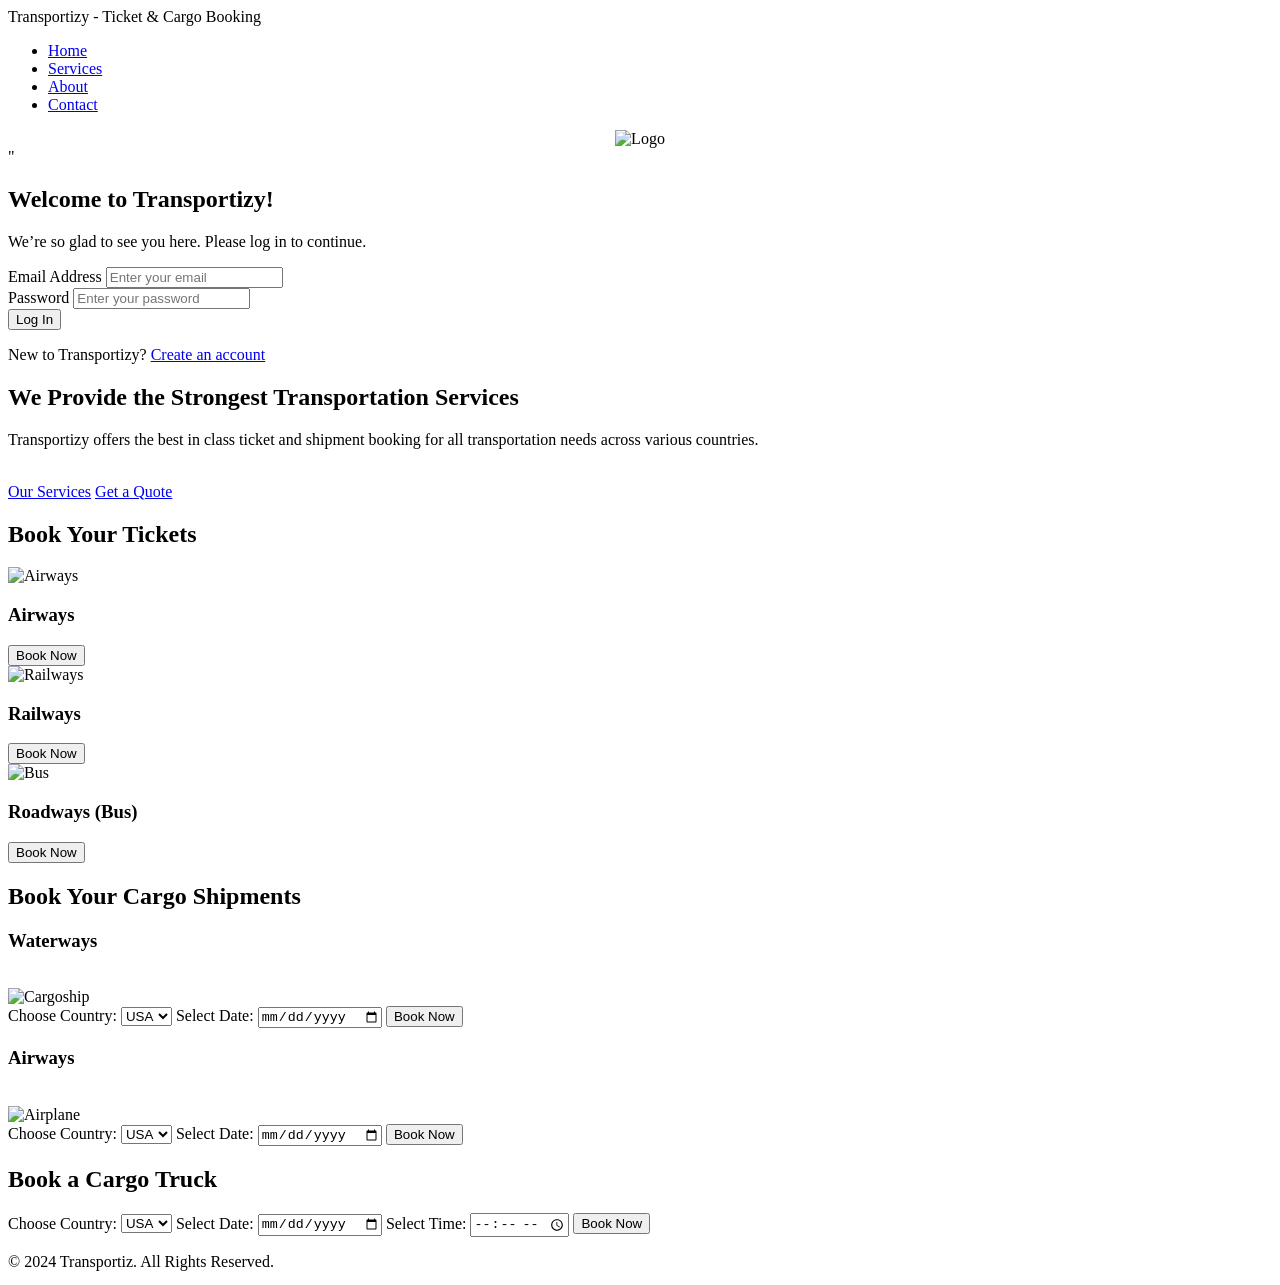
==== index.html @ d2cfaf5f "Add files via upload" ====
<!DOCTYPE html>
<html lang="en">
<head>
  <meta charset="UTF-8">
  <meta name="viewport" content="width=device-width, initial-scale=1.0">
  <title>Transportizy - Ticket & Cargo Booking</title>
  <link rel="stylesheet" href="styles.css">
</head>
<body>

  <!-- Header -->
  <header class="main-header">
    <nav>
      <div class="logo">Transportizy - Ticket & Cargo Booking</div>
      <ul class="nav-links">
        <li><a href="#">Home</a></li>
        <li><a href="#">Services</a></li>
        <li><a href="#">About</a></li>
        <li><a href="#">Contact</a></li>
      </ul>
    </nav>
  </header>

  <logo class="Logo">
    <div style="text-align: center;">
      <img src="Logo.jpeg.jpeg" alt="Logo">
    </div>"
  </logo>

  <title>Login - Transportizy</title>
    <link rel="stylesheet" href="styles.css">
</head>
<body>
    <div class="login-container">
        <h2>Welcome to Transportizy!</h2>
        <p>We’re so glad to see you here. Please log in to continue.</p>
        <form action="/login" method="POST">
            <div class="input-group">
                <label for="email">Email Address</label>
                <input type="email" id="email" name="email" placeholder="Enter your email" required>
            </div>
            <div class="input-group">
                <label for="password">Password</label>
                <input type="password" id="password" name="password" placeholder="Enter your password" required>
            </div>
            <button type="submit" class="login-btn">Log In</button>
            <p class="signup-text">New to Transportizy? <a href="/signup">Create an account</a></p>
        </form>
    </div>
</body>
</html>

  <!-- Hero Section -->
  <section class="hero-section">
    <div class="hero-content">
      <h1>We Provide the Strongest Transportation Services</h1>
      <p>Transportizy offers the best in class ticket and shipment booking for all transportation needs across various countries.</p>
      <div class="hero-buttons">
        <br>
        <a href="#" class="btn-primary">Our Services</a>
        <a href="#" class="btn-secondary">Get a Quote</a>
      </div>
    </div>
  </section>

  <!-- Section 1: Ticket Booking -->
  <section class="ticket-booking">
    <div class="container">
      <h2>Book Your Tickets</h2>
      <div class="booking-options">
        <div class="booking-item">
          <img src="Airplane.jpeg" alt="Airways">
          <h3>Airways</h3>
          <button class="btn">Book Now</button>
        </div>
        <div class="booking-item">
          <img src="Railway.jpeg" alt="Railways">
          <h3>Railways</h3>
          <button class="btn">Book Now</button>
        </div>
        <div class="booking-item">
          <img src="Bus.jpeg" alt="Bus">
          <h3>Roadways (Bus)</h3>
          <button class="btn">Book Now</button>
        </div>
      </div>
    </div>
  </section>

  <!-- Section 2: Cargo Shipment Booking -->
  <section class="cargo-shipment">
    <div class="container">
      <h2>Book Your Cargo Shipments</h2>
      <div class="shipment-options">
        <div class="shipment-item">
          <h3>Waterways</h3>
          <br>
          <img src="Cargoship.jpeg" alt="Cargoship">
          <br>
          <label for="shipment-country">Choose Country:</label>
          <select id="shipment-country">
            <option value="usa">USA</option>
            <option value="uk">UK</option>
            <option value="india">India</option>
          </select>
          <label for="shipment-date">Select Date:</label>
          <input type="date" id="shipment-date">
          <button class="btn">Book Now</button>
        </div>
        <div class="shipment-item">
          <h3>Airways</h3>
          <br>
          <img src="Airplane.jpeg" alt="Airplane">
          <br>
          <label for="air-shipment-country">Choose Country:</label>
          <select id="air-shipment-country">
            <option value="usa">USA</option>
            <option value="uk">UK</option>
            <option value="india">India</option>
          </select>
          <label for="air-shipment-date">Select Date:</label>
          <input type="date" id="air-shipment-date">
          <button class="btn">Book Now</button>
        </div>
      </div>
    </div>
  </section>

  <!-- Section 3: Cargo Truck Booking -->
  <section class="cargo-truck-booking">
    <div class="container">
      <h2>Book a Cargo Truck</h2>
      <div class="truck-booking">
        <div class="truck-item">
          <label for="truck-country">Choose Country:</label>
          <select id="truck-country">
            <option value="usa">USA</option>
            <option value="uk">UK</option>
            <option value="india">India</option>
          </select>
          <label for="truck-date">Select Date:</label>
          <input type="date" id="truck-date">
          <label for="truck-time">Select Time:</label>
          <input type="time" id="truck-time">
          <button class="btn">Book Now</button>
        </div>
      </div>
    </div>
  </section>

  <!-- Footer -->
  <footer>
    <div class="container">
      <p>© 2024 Transportiz. All Rights Reserved.</p>
    </div>
  </footer>

</body>
</html>
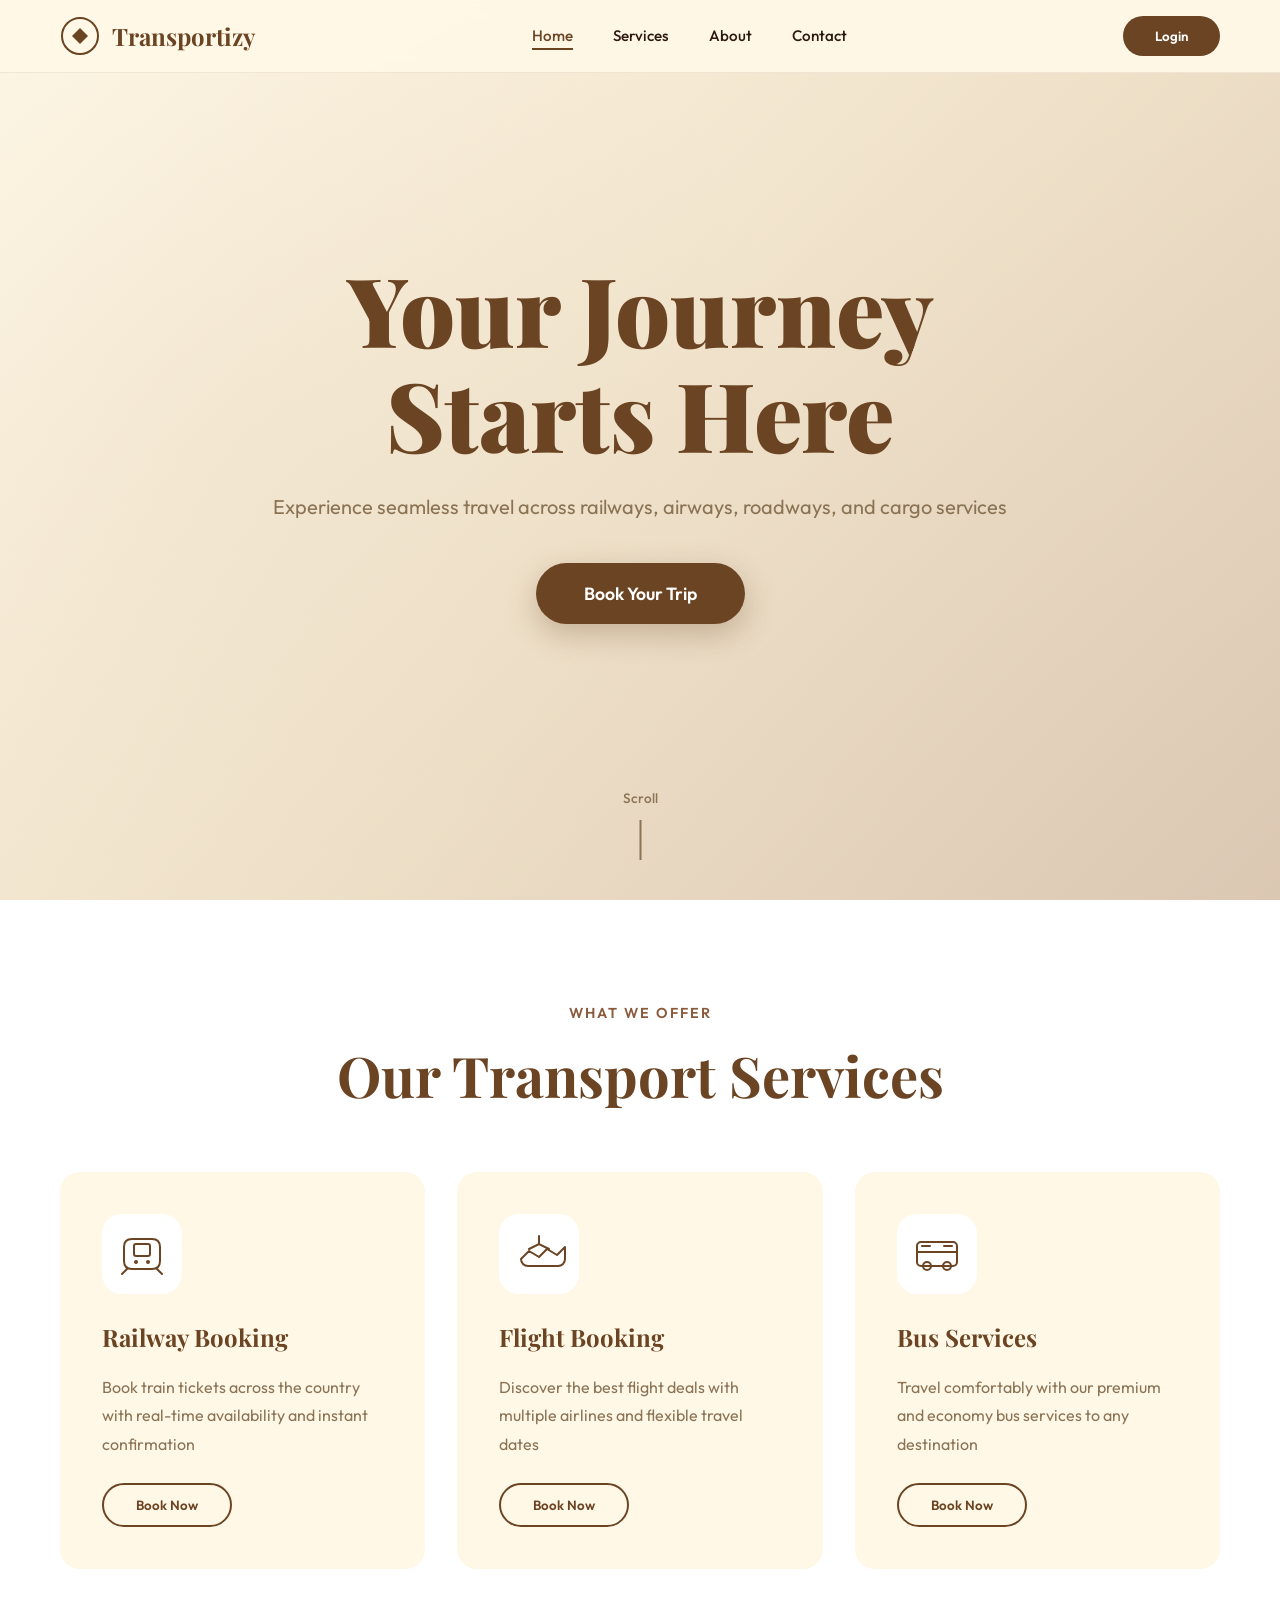
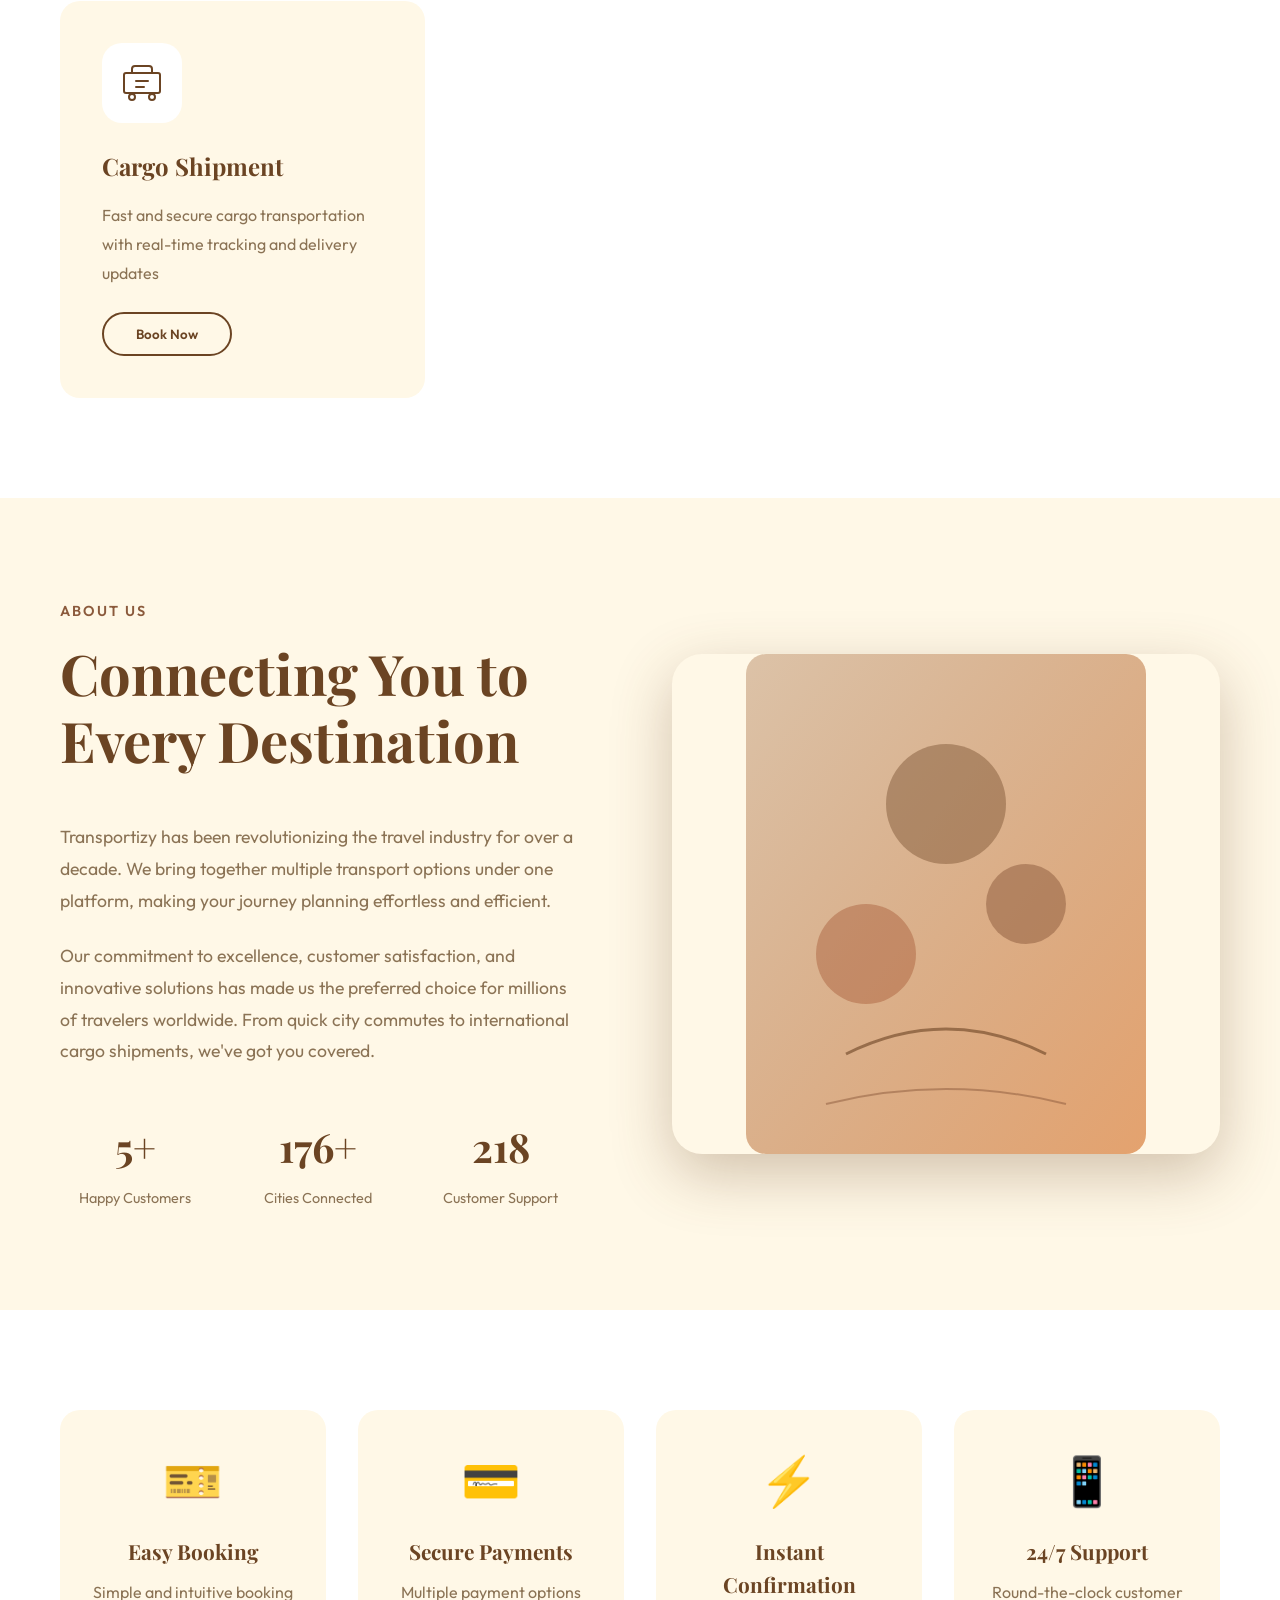
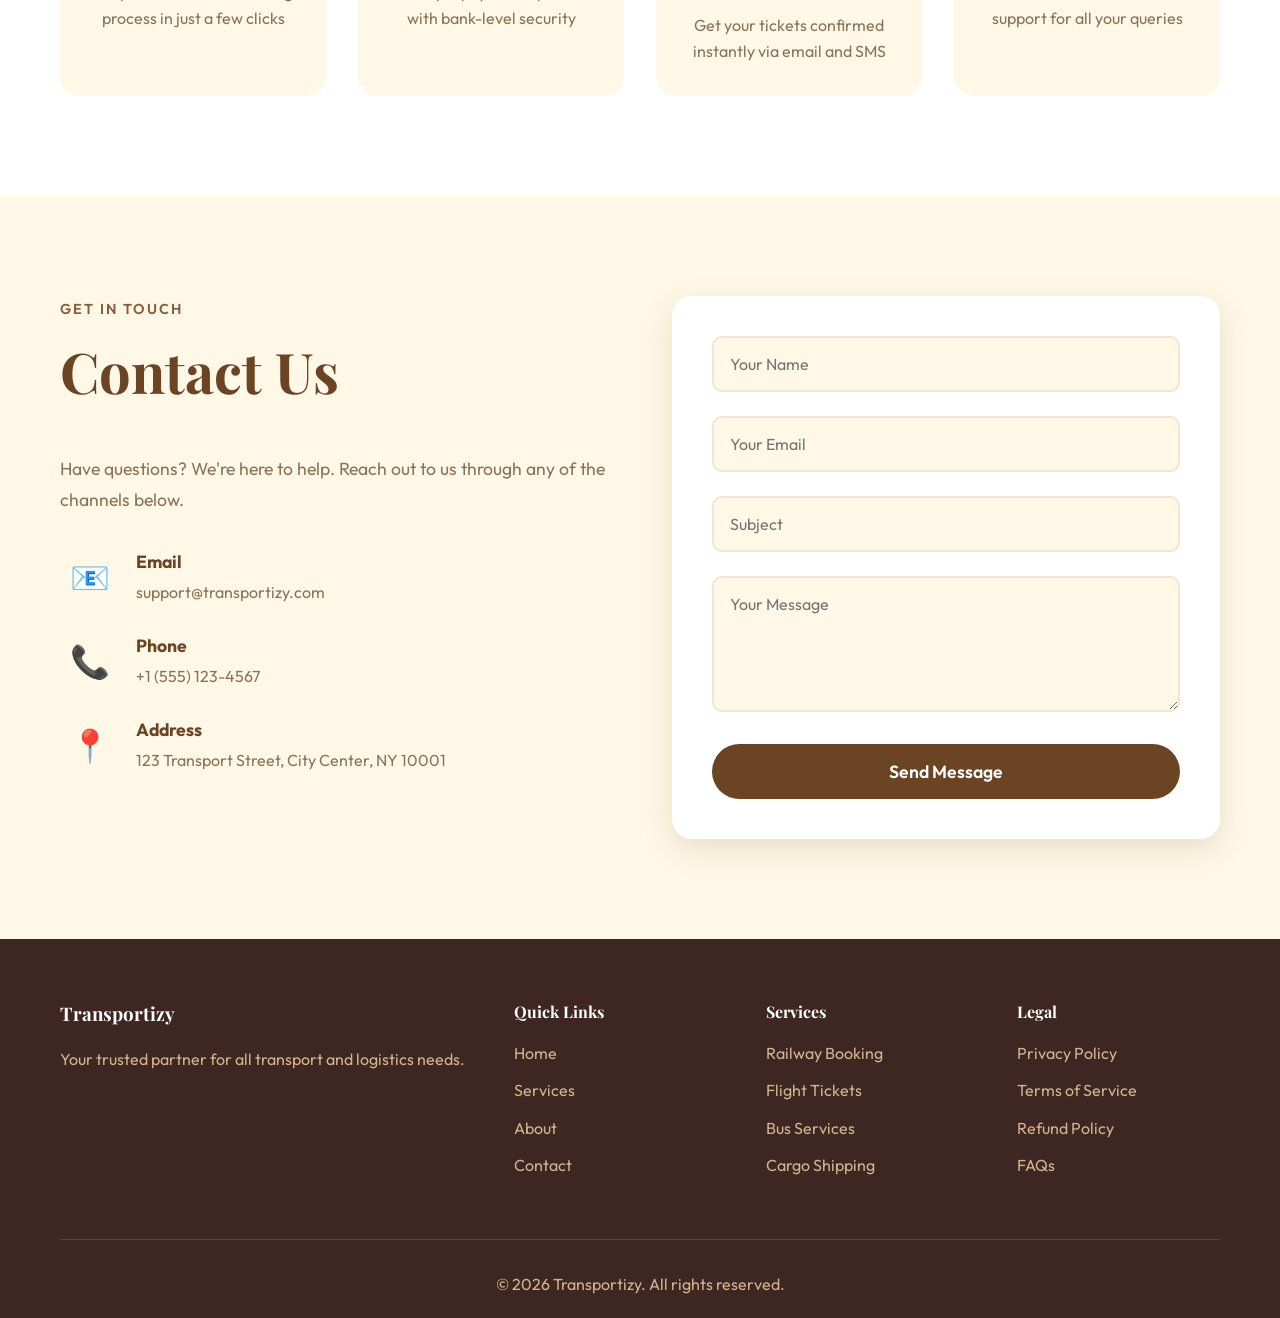
==== commit a078754f: "Add files via upload" ====
--- a/index.html
+++ b/index.html
@@ -1,160 +1,432 @@
-<!DOCTYPE html>
-<html lang="en">
-<head>
-  <meta charset="UTF-8">
-  <meta name="viewport" content="width=device-width, initial-scale=1.0">
-  <title>Transportizy - Ticket & Cargo Booking</title>
-  <link rel="stylesheet" href="styles.css">
-</head>
-<body>
-
-  <!-- Header -->
-  <header class="main-header">
-    <nav>
-      <div class="logo">Transportizy - Ticket & Cargo Booking</div>
-      <ul class="nav-links">
-        <li><a href="#">Home</a></li>
-        <li><a href="#">Services</a></li>
-        <li><a href="#">About</a></li>
-        <li><a href="#">Contact</a></li>
-      </ul>
-    </nav>
-  </header>
-
-  <logo class="Logo">
-    <div style="text-align: center;">
-      <img src="Logo.jpeg.jpeg" alt="Logo">
-    </div>"
-  </logo>
-
-  <title>Login - Transportizy</title>
-    <link rel="stylesheet" href="styles.css">
-</head>
-<body>
-    <div class="login-container">
-        <h2>Welcome to Transportizy!</h2>
-        <p>We’re so glad to see you here. Please log in to continue.</p>
-        <form action="/login" method="POST">
-            <div class="input-group">
-                <label for="email">Email Address</label>
-                <input type="email" id="email" name="email" placeholder="Enter your email" required>
-            </div>
-            <div class="input-group">
-                <label for="password">Password</label>
-                <input type="password" id="password" name="password" placeholder="Enter your password" required>
-            </div>
-            <button type="submit" class="login-btn">Log In</button>
-            <p class="signup-text">New to Transportizy? <a href="/signup">Create an account</a></p>
-        </form>
-    </div>
-</body>
-</html>
-
-  <!-- Hero Section -->
-  <section class="hero-section">
-    <div class="hero-content">
-      <h1>We Provide the Strongest Transportation Services</h1>
-      <p>Transportizy offers the best in class ticket and shipment booking for all transportation needs across various countries.</p>
-      <div class="hero-buttons">
-        <br>
-        <a href="#" class="btn-primary">Our Services</a>
-        <a href="#" class="btn-secondary">Get a Quote</a>
-      </div>
-    </div>
-  </section>
-
-  <!-- Section 1: Ticket Booking -->
-  <section class="ticket-booking">
-    <div class="container">
-      <h2>Book Your Tickets</h2>
-      <div class="booking-options">
-        <div class="booking-item">
-          <img src="Airplane.jpeg" alt="Airways">
-          <h3>Airways</h3>
-          <button class="btn">Book Now</button>
-        </div>
-        <div class="booking-item">
-          <img src="Railway.jpeg" alt="Railways">
-          <h3>Railways</h3>
-          <button class="btn">Book Now</button>
-        </div>
-        <div class="booking-item">
-          <img src="Bus.jpeg" alt="Bus">
-          <h3>Roadways (Bus)</h3>
-          <button class="btn">Book Now</button>
-        </div>
-      </div>
-    </div>
-  </section>
-
-  <!-- Section 2: Cargo Shipment Booking -->
-  <section class="cargo-shipment">
-    <div class="container">
-      <h2>Book Your Cargo Shipments</h2>
-      <div class="shipment-options">
-        <div class="shipment-item">
-          <h3>Waterways</h3>
-          <br>
-          <img src="Cargoship.jpeg" alt="Cargoship">
-          <br>
-          <label for="shipment-country">Choose Country:</label>
-          <select id="shipment-country">
-            <option value="usa">USA</option>
-            <option value="uk">UK</option>
-            <option value="india">India</option>
-          </select>
-          <label for="shipment-date">Select Date:</label>
-          <input type="date" id="shipment-date">
-          <button class="btn">Book Now</button>
-        </div>
-        <div class="shipment-item">
-          <h3>Airways</h3>
-          <br>
-          <img src="Airplane.jpeg" alt="Airplane">
-          <br>
-          <label for="air-shipment-country">Choose Country:</label>
-          <select id="air-shipment-country">
-            <option value="usa">USA</option>
-            <option value="uk">UK</option>
-            <option value="india">India</option>
-          </select>
-          <label for="air-shipment-date">Select Date:</label>
-          <input type="date" id="air-shipment-date">
-          <button class="btn">Book Now</button>
-        </div>
-      </div>
-    </div>
-  </section>
-
-  <!-- Section 3: Cargo Truck Booking -->
-  <section class="cargo-truck-booking">
-    <div class="container">
-      <h2>Book a Cargo Truck</h2>
-      <div class="truck-booking">
-        <div class="truck-item">
-          <label for="truck-country">Choose Country:</label>
-          <select id="truck-country">
-            <option value="usa">USA</option>
-            <option value="uk">UK</option>
-            <option value="india">India</option>
-          </select>
-          <label for="truck-date">Select Date:</label>
-          <input type="date" id="truck-date">
-          <label for="truck-time">Select Time:</label>
-          <input type="time" id="truck-time">
-          <button class="btn">Book Now</button>
-        </div>
-      </div>
-    </div>
-  </section>
-
-  <!-- Footer -->
-  <footer>
-    <div class="container">
-      <p>© 2024 Transportiz. All Rights Reserved.</p>
-    </div>
-  </footer>
-
-</body>
-</html>
- +<!DOCTYPE html>
+<html lang="en">
+<head>
+    <meta charset="UTF-8">
+    <meta name="viewport" content="width=device-width, initial-scale=1.0">
+    <title>Transportizy - Your Journey, Our Passion</title>
+    <link rel="stylesheet" href="styles.css">
+    <link href="https://fonts.googleapis.com/css2?family=Playfair+Display:wght@400;600;700;900&family=Outfit:wght@300;400;500;600&display=swap" rel="stylesheet">
+</head>
+<body>
+    <!-- Navigation -->
+    <nav class="navbar" id="navbar">
+        <div class="nav-container">
+            <div class="logo">
+                <svg width="40" height="40" viewBox="0 0 40 40" fill="none">
+                    <circle cx="20" cy="20" r="18" stroke="currentColor" stroke-width="2"/>
+                    <path d="M12 20 L20 12 L28 20 L20 28 Z" fill="currentColor"/>
+                </svg>
+                <span>Transportizy</span>
+            </div>
+            <ul class="nav-menu" id="navMenu">
+                <li><a href="#home" class="nav-link active">Home</a></li>
+                <li><a href="#services" class="nav-link">Services</a></li>
+                <li><a href="#about" class="nav-link">About</a></li>
+                <li><a href="#contact" class="nav-link">Contact</a></li>
+            </ul>
+            <button class="login-btn" id="loginBtn">Login</button>
+            <div class="hamburger" id="hamburger">
+                <span></span>
+                <span></span>
+                <span></span>
+            </div>
+        </div>
+    </nav>
+
+    <!-- Login Modal -->
+    <div class="modal" id="loginModal">
+        <div class="modal-content">
+            <span class="close">&times;</span>
+            <div class="auth-container">
+                <div class="auth-tabs">
+                    <button class="auth-tab active" data-tab="login">Login</button>
+                    <button class="auth-tab" data-tab="signup">Sign Up</button>
+                </div>
+                
+                <!-- Login Form -->
+                <form class="auth-form active" id="loginForm">
+                    <h2>Welcome Back</h2>
+                    <p class="form-subtitle">Enter your credentials to continue</p>
+                    <div class="form-group">
+                        <input type="email" placeholder="Email Address" required>
+                    </div>
+                    <div class="form-group">
+                        <input type="password" placeholder="Password" required>
+                    </div>
+                    <div class="form-options">
+                        <label class="checkbox-label">
+                            <input type="checkbox">
+                            <span>Remember me</span>
+                        </label>
+                        <a href="#" class="forgot-link">Forgot Password?</a>
+                    </div>
+                    <button type="submit" class="submit-btn">Sign In</button>
+                </form>
+
+                <!-- Signup Form -->
+                <form class="auth-form" id="signupForm">
+                    <h2>Create Account</h2>
+                    <p class="form-subtitle">Join us for seamless travel booking</p>
+                    <div class="form-group">
+                        <input type="text" placeholder="Full Name" required>
+                    </div>
+                    <div class="form-group">
+                        <input type="email" placeholder="Email Address" required>
+                    </div>
+                    <div class="form-group">
+                        <input type="tel" placeholder="Phone Number" required>
+                    </div>
+                    <div class="form-group">
+                        <input type="password" placeholder="Password" required>
+                    </div>
+                    <div class="form-group">
+                        <input type="password" placeholder="Confirm Password" required>
+                    </div>
+                    <button type="submit" class="submit-btn">Create Account</button>
+                </form>
+            </div>
+        </div>
+    </div>
+
+    <!-- Hero Section -->
+    <section class="hero" id="home">
+        <div class="hero-background"></div>
+        <div class="hero-content">
+            <h1 class="hero-title">
+                <span class="reveal-text">Your Journey</span>
+                <span class="reveal-text delay-1">Starts Here</span>
+            </h1>
+            <p class="hero-subtitle reveal-text delay-2">Experience seamless travel across railways, airways, roadways, and cargo services</p>
+            <button class="cta-button reveal-text delay-3">Book Your Trip</button>
+        </div>
+        <div class="scroll-indicator">
+            <span>Scroll</span>
+            <div class="scroll-line"></div>
+        </div>
+    </section>
+
+    <!-- Services Section -->
+    <section class="services" id="services">
+        <div class="container">
+            <div class="section-header">
+                <span class="section-label">What We Offer</span>
+                <h2 class="section-title">Our Transport Services</h2>
+            </div>
+
+            <div class="services-grid">
+                <!-- Railway -->
+                <div class="service-card" data-service="railway">
+                    <div class="service-icon">
+                        <svg width="60" height="60" viewBox="0 0 60 60" fill="none">
+                            <path d="M15 45L10 50M45 45L50 50M20 15h20c5 0 8 3 8 8v14c0 5-3 8-8 8H20c-5 0-8-3-8-8V23c0-5 3-8 8-8z" stroke="currentColor" stroke-width="2" stroke-linecap="round"/>
+                            <circle cx="24" cy="38" r="2" fill="currentColor"/>
+                            <circle cx="36" cy="38" r="2" fill="currentColor"/>
+                            <rect x="22" y="20" width="16" height="12" rx="2" stroke="currentColor" stroke-width="2"/>
+                        </svg>
+                    </div>
+                    <h3 class="service-title">Railway Booking</h3>
+                    <p class="service-description">Book train tickets across the country with real-time availability and instant confirmation</p>
+                    <button class="service-btn" onclick="openBookingForm('railway')">Book Now</button>
+                </div>
+
+                <!-- Airways -->
+                <div class="service-card" data-service="airways">
+                    <div class="service-icon">
+                        <svg width="60" height="60" viewBox="0 0 60 60" fill="none">
+                            <path d="M30 12v8M12 35l8-8 10 6 8-8 10 6 8-8v12c0 4-3 7-7 7H19c-4 0-7-3-7-7V35z" stroke="currentColor" stroke-width="2" stroke-linecap="round" stroke-linejoin="round"/>
+                            <path d="M20 25L30 20L40 25" stroke="currentColor" stroke-width="2" stroke-linecap="round"/>
+                        </svg>
+                    </div>
+                    <h3 class="service-title">Flight Booking</h3>
+                    <p class="service-description">Discover the best flight deals with multiple airlines and flexible travel dates</p>
+                    <button class="service-btn" onclick="openBookingForm('airways')">Book Now</button>
+                </div>
+
+                <!-- Roadways -->
+                <div class="service-card" data-service="roadways">
+                    <div class="service-icon">
+                        <svg width="60" height="60" viewBox="0 0 60 60" fill="none">
+                            <rect x="10" y="18" width="40" height="24" rx="4" stroke="currentColor" stroke-width="2"/>
+                            <path d="M10 28h40M15 22h8M37 22h8" stroke="currentColor" stroke-width="2" stroke-linecap="round"/>
+                            <circle cx="20" cy="42" r="4" stroke="currentColor" stroke-width="2"/>
+                            <circle cx="40" cy="42" r="4" stroke="currentColor" stroke-width="2"/>
+                        </svg>
+                    </div>
+                    <h3 class="service-title">Bus Services</h3>
+                    <p class="service-description">Travel comfortably with our premium and economy bus services to any destination</p>
+                    <button class="service-btn" onclick="openBookingForm('roadways')">Book Now</button>
+                </div>
+
+                <!-- Cargo -->
+                <div class="service-card" data-service="cargo">
+                    <div class="service-icon">
+                        <svg width="60" height="60" viewBox="0 0 60 60" fill="none">
+                            <rect x="12" y="20" width="36" height="20" rx="2" stroke="currentColor" stroke-width="2"/>
+                            <path d="M20 20v-4c0-2 1-3 3-3h14c2 0 3 1 3 3v4M24 28h12M24 34h8" stroke="currentColor" stroke-width="2" stroke-linecap="round"/>
+                            <circle cx="20" cy="44" r="3" stroke="currentColor" stroke-width="2"/>
+                            <circle cx="40" cy="44" r="3" stroke="currentColor" stroke-width="2"/>
+                        </svg>
+                    </div>
+                    <h3 class="service-title">Cargo Shipment</h3>
+                    <p class="service-description">Fast and secure cargo transportation with real-time tracking and delivery updates</p>
+                    <button class="service-btn" onclick="openBookingForm('cargo')">Book Now</button>
+                </div>
+            </div>
+        </div>
+    </section>
+
+    <!-- Booking Form Modal -->
+    <div class="modal" id="bookingModal">
+        <div class="modal-content booking-modal-content">
+            <span class="close" onclick="closeBookingForm()">&times;</span>
+            <div class="booking-container">
+                <h2 id="bookingTitle">Book Your Transport</h2>
+                <form class="booking-form" id="bookingForm">
+                    <div class="form-row">
+                        <div class="form-group">
+                            <label>From</label>
+                            <input type="text" placeholder="Enter origin" required>
+                        </div>
+                        <div class="form-group">
+                            <label>To</label>
+                            <input type="text" placeholder="Enter destination" required>
+                        </div>
+                    </div>
+
+                    <div class="form-row">
+                        <div class="form-group">
+                            <label>Departure Date</label>
+                            <input type="date" required>
+                        </div>
+                        <div class="form-group">
+                            <label>Return Date (Optional)</label>
+                            <input type="date">
+                        </div>
+                    </div>
+
+                    <div class="form-row" id="passengerRow">
+                        <div class="form-group">
+                            <label>Passengers</label>
+                            <select required>
+                                <option value="">Select passengers</option>
+                                <option value="1">1 Passenger</option>
+                                <option value="2">2 Passengers</option>
+                                <option value="3">3 Passengers</option>
+                                <option value="4">4 Passengers</option>
+                                <option value="5">5+ Passengers</option>
+                            </select>
+                        </div>
+                        <div class="form-group">
+                            <label>Class</label>
+                            <select id="classSelect" required>
+                                <option value="">Select class</option>
+                                <option value="economy">Economy</option>
+                                <option value="business">Business</option>
+                                <option value="first">First Class</option>
+                            </select>
+                        </div>
+                    </div>
+
+                    <div class="form-row" id="cargoRow" style="display: none;">
+                        <div class="form-group">
+                            <label>Package Weight (kg)</label>
+                            <input type="number" placeholder="Enter weight">
+                        </div>
+                        <div class="form-group">
+                            <label>Package Type</label>
+                            <select>
+                                <option value="">Select type</option>
+                                <option value="document">Document</option>
+                                <option value="parcel">Parcel</option>
+                                <option value="freight">Freight</option>
+                            </select>
+                        </div>
+                    </div>
+
+                    <button type="submit" class="submit-btn">Search & Book</button>
+                </form>
+            </div>
+        </div>
+    </div>
+
+    <!-- About Section -->
+    <section class="about" id="about">
+        <div class="container">
+            <div class="about-grid">
+                <div class="about-content">
+                    <span class="section-label">About Us</span>
+                    <h2 class="section-title">Connecting You to Every Destination</h2>
+                    <p class="about-text">
+                        Transportizy has been revolutionizing the travel industry for over a decade. We bring together 
+                        multiple transport options under one platform, making your journey planning effortless and efficient.
+                    </p>
+                    <p class="about-text">
+                        Our commitment to excellence, customer satisfaction, and innovative solutions has made us the 
+                        preferred choice for millions of travelers worldwide. From quick city commutes to international 
+                        cargo shipments, we've got you covered.
+                    </p>
+                    <div class="stats-grid">
+                        <div class="stat-item">
+                            <h3 class="stat-number">5M+</h3>
+                            <p class="stat-label">Happy Customers</p>
+                        </div>
+                        <div class="stat-item">
+                            <h3 class="stat-number">200+</h3>
+                            <p class="stat-label">Cities Connected</p>
+                        </div>
+                        <div class="stat-item">
+                            <h3 class="stat-number">24/7</h3>
+                            <p class="stat-label">Customer Support</p>
+                        </div>
+                    </div>
+                </div>
+                <div class="about-image">
+                    <div class="image-placeholder">
+                        <svg width="100%" height="100%" viewBox="0 0 400 500">
+                            <defs>
+                                <linearGradient id="grad1" x1="0%" y1="0%" x2="100%" y2="100%">
+                                    <stop offset="0%" style="stop-color:#8B4513;stop-opacity:0.3" />
+                                    <stop offset="100%" style="stop-color:#D2691E;stop-opacity:0.6" />
+                                </linearGradient>
+                            </defs>
+                            <rect width="100%" height="100%" fill="url(#grad1)" rx="20"/>
+                            <circle cx="200" cy="150" r="60" fill="#6B4423" opacity="0.4"/>
+                            <circle cx="280" cy="250" r="40" fill="#8B5A3C" opacity="0.5"/>
+                            <circle cx="120" cy="300" r="50" fill="#A0522D" opacity="0.4"/>
+                            <path d="M100 400 Q200 350 300 400" stroke="#6B4423" stroke-width="3" fill="none" opacity="0.6"/>
+                            <path d="M80 450 Q200 420 320 450" stroke="#8B5A3C" stroke-width="2" fill="none" opacity="0.5"/>
+                        </svg>
+                    </div>
+                </div>
+            </div>
+        </div>
+    </section>
+
+    <!-- Features Section -->
+    <section class="features">
+        <div class="container">
+            <div class="features-grid">
+                <div class="feature-item">
+                    <div class="feature-icon">🎫</div>
+                    <h3>Easy Booking</h3>
+                    <p>Simple and intuitive booking process in just a few clicks</p>
+                </div>
+                <div class="feature-item">
+                    <div class="feature-icon">💳</div>
+                    <h3>Secure Payments</h3>
+                    <p>Multiple payment options with bank-level security</p>
+                </div>
+                <div class="feature-item">
+                    <div class="feature-icon">⚡</div>
+                    <h3>Instant Confirmation</h3>
+                    <p>Get your tickets confirmed instantly via email and SMS</p>
+                </div>
+                <div class="feature-item">
+                    <div class="feature-icon">📱</div>
+                    <h3>24/7 Support</h3>
+                    <p>Round-the-clock customer support for all your queries</p>
+                </div>
+            </div>
+        </div>
+    </section>
+
+    <!-- Contact Section -->
+    <section class="contact" id="contact">
+        <div class="container">
+            <div class="contact-grid">
+                <div class="contact-info">
+                    <span class="section-label">Get In Touch</span>
+                    <h2 class="section-title">Contact Us</h2>
+                    <p class="contact-text">
+                        Have questions? We're here to help. Reach out to us through any of the channels below.
+                    </p>
+                    
+                    <div class="contact-items">
+                        <div class="contact-item">
+                            <div class="contact-icon">📧</div>
+                            <div>
+                                <h4>Email</h4>
+                                <p>support@transportizy.com</p>
+                            </div>
+                        </div>
+                        <div class="contact-item">
+                            <div class="contact-icon">📞</div>
+                            <div>
+                                <h4>Phone</h4>
+                                <p>+1 (555) 123-4567</p>
+                            </div>
+                        </div>
+                        <div class="contact-item">
+                            <div class="contact-icon">📍</div>
+                            <div>
+                                <h4>Address</h4>
+                                <p>123 Transport Street, City Center, NY 10001</p>
+                            </div>
+                        </div>
+                    </div>
+                </div>
+
+                <form class="contact-form">
+                    <div class="form-group">
+                        <input type="text" placeholder="Your Name" required>
+                    </div>
+                    <div class="form-group">
+                        <input type="email" placeholder="Your Email" required>
+                    </div>
+                    <div class="form-group">
+                        <input type="text" placeholder="Subject" required>
+                    </div>
+                    <div class="form-group">
+                        <textarea placeholder="Your Message" rows="5" required></textarea>
+                    </div>
+                    <button type="submit" class="submit-btn">Send Message</button>
+                </form>
+            </div>
+        </div>
+    </section>
+
+    <!-- Footer -->
+    <footer class="footer">
+        <div class="container">
+            <div class="footer-grid">
+                <div class="footer-col">
+                    <h3>Transportizy</h3>
+                    <p>Your trusted partner for all transport and logistics needs.</p>
+                </div>
+                <div class="footer-col">
+                    <h4>Quick Links</h4>
+                    <ul>
+                        <li><a href="#home">Home</a></li>
+                        <li><a href="#services">Services</a></li>
+                        <li><a href="#about">About</a></li>
+                        <li><a href="#contact">Contact</a></li>
+                    </ul>
+                </div>
+                <div class="footer-col">
+                    <h4>Services</h4>
+                    <ul>
+                        <li><a href="#">Railway Booking</a></li>
+                        <li><a href="#">Flight Tickets</a></li>
+                        <li><a href="#">Bus Services</a></li>
+                        <li><a href="#">Cargo Shipping</a></li>
+                    </ul>
+                </div>
+                <div class="footer-col">
+                    <h4>Legal</h4>
+                    <ul>
+                        <li><a href="#">Privacy Policy</a></li>
+                        <li><a href="#">Terms of Service</a></li>
+                        <li><a href="#">Refund Policy</a></li>
+                        <li><a href="#">FAQs</a></li>
+                    </ul>
+                </div>
+            </div>
+            <div class="footer-bottom">
+                <p>&copy; 2026 Transportizy. All rights reserved.</p>
+            </div>
+        </div>
+    </footer>
+
+    <script src="script.js"></script>
+</body>
+</html>
--- a/styles.css
+++ b/styles.css
@@ -0,0 +1,927 @@
+/* CSS Variables */
+:root {
+    --primary-brown: #6B4423;
+    --secondary-brown: #8B5A3C;
+    --light-brown: #D2B48C;
+    --dark-brown: #3E2723;
+    --accent-gold: #D4AF37;
+    --cream: #FFF8E7;
+    --white: #FFFFFF;
+    --text-dark: #2C1810;
+    --text-light: #8B7355;
+    --shadow: rgba(107, 68, 35, 0.15);
+    --shadow-heavy: rgba(107, 68, 35, 0.3);
+}
+
+/* Reset and Base Styles */
+* {
+    margin: 0;
+    padding: 0;
+    box-sizing: border-box;
+}
+
+html {
+    scroll-behavior: smooth;
+}
+
+body {
+    font-family: 'Outfit', sans-serif;
+    color: var(--text-dark);
+    background-color: var(--cream);
+    line-height: 1.6;
+    overflow-x: hidden;
+}
+
+.container {
+    max-width: 1200px;
+    margin: 0 auto;
+    padding: 0 20px;
+}
+
+/* Navigation */
+.navbar {
+    position: fixed;
+    top: 0;
+    left: 0;
+    right: 0;
+    background: rgba(255, 248, 231, 0.95);
+    backdrop-filter: blur(10px);
+    z-index: 1000;
+    padding: 1rem 0;
+    transition: all 0.3s ease;
+    border-bottom: 1px solid rgba(107, 68, 35, 0.1);
+}
+
+.navbar.scrolled {
+    padding: 0.5rem 0;
+    box-shadow: 0 4px 20px var(--shadow);
+}
+
+.nav-container {
+    max-width: 1200px;
+    margin: 0 auto;
+    padding: 0 20px;
+    display: flex;
+    justify-content: space-between;
+    align-items: center;
+}
+
+.logo {
+    display: flex;
+    align-items: center;
+    gap: 12px;
+    font-family: 'Playfair Display', serif;
+    font-size: 1.5rem;
+    font-weight: 700;
+    color: var(--primary-brown);
+    cursor: pointer;
+}
+
+.logo svg {
+    color: var(--primary-brown);
+}
+
+.nav-menu {
+    display: flex;
+    list-style: none;
+    gap: 2.5rem;
+}
+
+.nav-link {
+    text-decoration: none;
+    color: var(--text-dark);
+    font-weight: 500;
+    font-size: 0.95rem;
+    position: relative;
+    transition: color 0.3s ease;
+}
+
+.nav-link::after {
+    content: '';
+    position: absolute;
+    bottom: -5px;
+    left: 0;
+    width: 0;
+    height: 2px;
+    background: var(--primary-brown);
+    transition: width 0.3s ease;
+}
+
+.nav-link:hover,
+.nav-link.active {
+    color: var(--primary-brown);
+}
+
+.nav-link:hover::after,
+.nav-link.active::after {
+    width: 100%;
+}
+
+.login-btn {
+    background: var(--primary-brown);
+    color: var(--white);
+    border: none;
+    padding: 0.75rem 2rem;
+    border-radius: 50px;
+    font-weight: 600;
+    cursor: pointer;
+    transition: all 0.3s ease;
+    font-family: 'Outfit', sans-serif;
+}
+
+.login-btn:hover {
+    background: var(--dark-brown);
+    transform: translateY(-2px);
+    box-shadow: 0 6px 20px var(--shadow-heavy);
+}
+
+.hamburger {
+    display: none;
+    flex-direction: column;
+    gap: 5px;
+    cursor: pointer;
+}
+
+.hamburger span {
+    width: 25px;
+    height: 3px;
+    background: var(--primary-brown);
+    border-radius: 3px;
+    transition: all 0.3s ease;
+}
+
+/* Hero Section */
+.hero {
+    min-height: 100vh;
+    display: flex;
+    align-items: center;
+    justify-content: center;
+    position: relative;
+    overflow: hidden;
+    padding-top: 80px;
+}
+
+.hero-background {
+    position: absolute;
+    inset: 0;
+    background: linear-gradient(135deg, var(--cream) 0%, var(--light-brown) 50%, var(--secondary-brown) 100%);
+    opacity: 0.3;
+}
+
+.hero-background::before {
+    content: '';
+    position: absolute;
+    inset: 0;
+    background-image: 
+        radial-gradient(circle at 20% 50%, rgba(107, 68, 35, 0.1) 0%, transparent 50%),
+        radial-gradient(circle at 80% 80%, rgba(139, 90, 60, 0.1) 0%, transparent 50%);
+}
+
+.hero-content {
+    text-align: center;
+    z-index: 1;
+    max-width: 800px;
+    padding: 0 20px;
+}
+
+.hero-title {
+    font-family: 'Playfair Display', serif;
+    font-size: clamp(3rem, 8vw, 6rem);
+    font-weight: 900;
+    color: var(--primary-brown);
+    line-height: 1.1;
+    margin-bottom: 1.5rem;
+}
+
+.hero-title span {
+    display: block;
+    opacity: 0;
+    animation: revealText 0.8s ease forwards;
+}
+
+.delay-1 {
+    animation-delay: 0.3s;
+}
+
+.delay-2 {
+    animation-delay: 0.6s;
+}
+
+.delay-3 {
+    animation-delay: 0.9s;
+}
+
+@keyframes revealText {
+    from {
+        opacity: 0;
+        transform: translateY(30px);
+    }
+    to {
+        opacity: 1;
+        transform: translateY(0);
+    }
+}
+
+.hero-subtitle {
+    font-size: 1.25rem;
+    color: var(--text-light);
+    margin-bottom: 2.5rem;
+    font-weight: 400;
+}
+
+.cta-button {
+    background: var(--primary-brown);
+    color: var(--white);
+    border: none;
+    padding: 1.2rem 3rem;
+    font-size: 1.1rem;
+    font-weight: 600;
+    border-radius: 50px;
+    cursor: pointer;
+    transition: all 0.3s ease;
+    font-family: 'Outfit', sans-serif;
+    box-shadow: 0 10px 30px var(--shadow-heavy);
+}
+
+.cta-button:hover {
+    background: var(--dark-brown);
+    transform: translateY(-3px);
+    box-shadow: 0 15px 40px var(--shadow-heavy);
+}
+
+.scroll-indicator {
+    position: absolute;
+    bottom: 40px;
+    left: 50%;
+    transform: translateX(-50%);
+    display: flex;
+    flex-direction: column;
+    align-items: center;
+    gap: 10px;
+    color: var(--text-light);
+    font-size: 0.85rem;
+    font-weight: 500;
+}
+
+.scroll-line {
+    width: 2px;
+    height: 40px;
+    background: var(--text-light);
+    animation: scrollAnimation 2s ease-in-out infinite;
+}
+
+@keyframes scrollAnimation {
+    0%, 100% {
+        transform: translateY(0);
+        opacity: 0;
+    }
+    50% {
+        transform: translateY(20px);
+        opacity: 1;
+    }
+}
+
+/* Section Styles */
+section {
+    padding: 100px 0;
+}
+
+.section-label {
+    display: inline-block;
+    color: var(--secondary-brown);
+    font-weight: 600;
+    font-size: 0.9rem;
+    text-transform: uppercase;
+    letter-spacing: 2px;
+    margin-bottom: 1rem;
+}
+
+.section-title {
+    font-family: 'Playfair Display', serif;
+    font-size: clamp(2.5rem, 5vw, 3.5rem);
+    font-weight: 700;
+    color: var(--primary-brown);
+    margin-bottom: 3rem;
+    line-height: 1.2;
+}
+
+.section-header {
+    text-align: center;
+    margin-bottom: 4rem;
+}
+
+/* Services Section */
+.services {
+    background: var(--white);
+}
+
+.services-grid {
+    display: grid;
+    grid-template-columns: repeat(auto-fit, minmax(280px, 1fr));
+    gap: 2rem;
+}
+
+.service-card {
+    background: var(--cream);
+    padding: 2.5rem;
+    border-radius: 20px;
+    transition: all 0.3s ease;
+    border: 2px solid transparent;
+    position: relative;
+    overflow: hidden;
+}
+
+.service-card::before {
+    content: '';
+    position: absolute;
+    top: 0;
+    left: 0;
+    right: 0;
+    height: 4px;
+    background: linear-gradient(90deg, var(--primary-brown), var(--accent-gold));
+    transform: scaleX(0);
+    transition: transform 0.3s ease;
+}
+
+.service-card:hover {
+    transform: translateY(-10px);
+    box-shadow: 0 20px 40px var(--shadow-heavy);
+    border-color: var(--primary-brown);
+}
+
+.service-card:hover::before {
+    transform: scaleX(1);
+}
+
+.service-icon {
+    width: 80px;
+    height: 80px;
+    background: var(--white);
+    border-radius: 20px;
+    display: flex;
+    align-items: center;
+    justify-content: center;
+    margin-bottom: 1.5rem;
+    color: var(--primary-brown);
+    transition: all 0.3s ease;
+}
+
+.service-card:hover .service-icon {
+    transform: scale(1.1) rotate(5deg);
+}
+
+.service-title {
+    font-family: 'Playfair Display', serif;
+    font-size: 1.5rem;
+    font-weight: 700;
+    color: var(--primary-brown);
+    margin-bottom: 1rem;
+}
+
+.service-description {
+    color: var(--text-light);
+    margin-bottom: 1.5rem;
+    line-height: 1.8;
+}
+
+.service-btn {
+    background: transparent;
+    color: var(--primary-brown);
+    border: 2px solid var(--primary-brown);
+    padding: 0.75rem 2rem;
+    border-radius: 50px;
+    font-weight: 600;
+    cursor: pointer;
+    transition: all 0.3s ease;
+    font-family: 'Outfit', sans-serif;
+}
+
+.service-btn:hover {
+    background: var(--primary-brown);
+    color: var(--white);
+    transform: translateX(5px);
+}
+
+/* About Section */
+.about-grid {
+    display: grid;
+    grid-template-columns: 1fr 1fr;
+    gap: 4rem;
+    align-items: center;
+}
+
+.about-content {
+    padding-right: 2rem;
+}
+
+.about-text {
+    color: var(--text-light);
+    font-size: 1.1rem;
+    line-height: 1.8;
+    margin-bottom: 1.5rem;
+}
+
+.stats-grid {
+    display: grid;
+    grid-template-columns: repeat(3, 1fr);
+    gap: 2rem;
+    margin-top: 3rem;
+}
+
+.stat-item {
+    text-align: center;
+}
+
+.stat-number {
+    font-family: 'Playfair Display', serif;
+    font-size: 2.5rem;
+    font-weight: 700;
+    color: var(--primary-brown);
+    margin-bottom: 0.5rem;
+}
+
+.stat-label {
+    color: var(--text-light);
+    font-size: 0.9rem;
+}
+
+.about-image {
+    position: relative;
+}
+
+.image-placeholder {
+    width: 100%;
+    height: 500px;
+    border-radius: 30px;
+    overflow: hidden;
+    box-shadow: 0 20px 60px var(--shadow-heavy);
+}
+
+/* Features Section */
+.features {
+    background: var(--white);
+}
+
+.features-grid {
+    display: grid;
+    grid-template-columns: repeat(auto-fit, minmax(250px, 1fr));
+    gap: 2rem;
+}
+
+.feature-item {
+    text-align: center;
+    padding: 2rem;
+    background: var(--cream);
+    border-radius: 20px;
+    transition: all 0.3s ease;
+}
+
+.feature-item:hover {
+    transform: translateY(-5px);
+    box-shadow: 0 10px 30px var(--shadow);
+}
+
+.feature-icon {
+    font-size: 3rem;
+    margin-bottom: 1rem;
+}
+
+.feature-item h3 {
+    font-family: 'Playfair Display', serif;
+    font-size: 1.3rem;
+    color: var(--primary-brown);
+    margin-bottom: 0.75rem;
+}
+
+.feature-item p {
+    color: var(--text-light);
+    line-height: 1.6;
+}
+
+/* Contact Section */
+.contact-grid {
+    display: grid;
+    grid-template-columns: 1fr 1fr;
+    gap: 4rem;
+}
+
+.contact-text {
+    color: var(--text-light);
+    font-size: 1.1rem;
+    line-height: 1.8;
+    margin-bottom: 2rem;
+}
+
+.contact-items {
+    display: flex;
+    flex-direction: column;
+    gap: 1.5rem;
+}
+
+.contact-item {
+    display: flex;
+    align-items: flex-start;
+    gap: 1rem;
+}
+
+.contact-icon {
+    font-size: 2rem;
+    min-width: 60px;
+    height: 60px;
+    background: var(--cream);
+    border-radius: 15px;
+    display: flex;
+    align-items: center;
+    justify-content: center;
+}
+
+.contact-item h4 {
+    color: var(--primary-brown);
+    font-size: 1.1rem;
+    margin-bottom: 0.25rem;
+}
+
+.contact-item p {
+    color: var(--text-light);
+}
+
+.contact-form {
+    background: var(--white);
+    padding: 2.5rem;
+    border-radius: 20px;
+    box-shadow: 0 10px 30px var(--shadow);
+}
+
+/* Form Styles */
+.form-group {
+    margin-bottom: 1.5rem;
+}
+
+.form-group label {
+    display: block;
+    color: var(--text-dark);
+    font-weight: 600;
+    margin-bottom: 0.5rem;
+}
+
+.form-group input,
+.form-group select,
+.form-group textarea {
+    width: 100%;
+    padding: 1rem;
+    border: 2px solid rgba(107, 68, 35, 0.1);
+    border-radius: 10px;
+    font-family: 'Outfit', sans-serif;
+    font-size: 1rem;
+    transition: all 0.3s ease;
+    background: var(--cream);
+}
+
+.form-group input:focus,
+.form-group select:focus,
+.form-group textarea:focus {
+    outline: none;
+    border-color: var(--primary-brown);
+    background: var(--white);
+}
+
+.form-group textarea {
+    resize: vertical;
+    min-height: 120px;
+}
+
+.submit-btn {
+    width: 100%;
+    background: var(--primary-brown);
+    color: var(--white);
+    border: none;
+    padding: 1rem 2rem;
+    font-size: 1.1rem;
+    font-weight: 600;
+    border-radius: 50px;
+    cursor: pointer;
+    transition: all 0.3s ease;
+    font-family: 'Outfit', sans-serif;
+}
+
+.submit-btn:hover {
+    background: var(--dark-brown);
+    transform: translateY(-2px);
+    box-shadow: 0 6px 20px var(--shadow-heavy);
+}
+
+/* Footer */
+.footer {
+    background: var(--dark-brown);
+    color: var(--light-brown);
+    padding: 60px 0 20px;
+}
+
+.footer-grid {
+    display: grid;
+    grid-template-columns: 2fr 1fr 1fr 1fr;
+    gap: 3rem;
+    margin-bottom: 3rem;
+}
+
+.footer-col h3,
+.footer-col h4 {
+    color: var(--white);
+    margin-bottom: 1rem;
+    font-family: 'Playfair Display', serif;
+}
+
+.footer-col p {
+    line-height: 1.8;
+    margin-bottom: 1rem;
+}
+
+.footer-col ul {
+    list-style: none;
+}
+
+.footer-col ul li {
+    margin-bottom: 0.75rem;
+}
+
+.footer-col a {
+    color: var(--light-brown);
+    text-decoration: none;
+    transition: color 0.3s ease;
+}
+
+.footer-col a:hover {
+    color: var(--accent-gold);
+}
+
+.footer-bottom {
+    text-align: center;
+    padding-top: 2rem;
+    border-top: 1px solid rgba(210, 180, 140, 0.2);
+}
+
+/* Modal Styles */
+.modal {
+    display: none;
+    position: fixed;
+    inset: 0;
+    background: rgba(46, 24, 16, 0.8);
+    backdrop-filter: blur(5px);
+    z-index: 2000;
+    overflow-y: auto;
+    animation: fadeIn 0.3s ease;
+}
+
+@keyframes fadeIn {
+    from {
+        opacity: 0;
+    }
+    to {
+        opacity: 1;
+    }
+}
+
+.modal.active {
+    display: flex;
+    align-items: center;
+    justify-content: center;
+    padding: 20px;
+}
+
+.modal-content {
+    background: var(--white);
+    border-radius: 30px;
+    max-width: 500px;
+    width: 100%;
+    position: relative;
+    animation: slideUp 0.3s ease;
+    max-height: 90vh;
+    overflow-y: auto;
+}
+
+@keyframes slideUp {
+    from {
+        transform: translateY(50px);
+        opacity: 0;
+    }
+    to {
+        transform: translateY(0);
+        opacity: 1;
+    }
+}
+
+.booking-modal-content {
+    max-width: 700px;
+}
+
+.close {
+    position: absolute;
+    top: 20px;
+    right: 20px;
+    font-size: 2rem;
+    color: var(--text-light);
+    cursor: pointer;
+    transition: color 0.3s ease;
+    z-index: 10;
+}
+
+.close:hover {
+    color: var(--primary-brown);
+}
+
+/* Auth Container */
+.auth-container {
+    padding: 3rem;
+}
+
+.auth-tabs {
+    display: flex;
+    gap: 1rem;
+    margin-bottom: 2rem;
+    border-bottom: 2px solid rgba(107, 68, 35, 0.1);
+}
+
+.auth-tab {
+    background: none;
+    border: none;
+    padding: 1rem 2rem;
+    font-size: 1.1rem;
+    font-weight: 600;
+    color: var(--text-light);
+    cursor: pointer;
+    transition: all 0.3s ease;
+    position: relative;
+    font-family: 'Outfit', sans-serif;
+}
+
+.auth-tab::after {
+    content: '';
+    position: absolute;
+    bottom: -2px;
+    left: 0;
+    right: 0;
+    height: 2px;
+    background: var(--primary-brown);
+    transform: scaleX(0);
+    transition: transform 0.3s ease;
+}
+
+.auth-tab.active {
+    color: var(--primary-brown);
+}
+
+.auth-tab.active::after {
+    transform: scaleX(1);
+}
+
+.auth-form {
+    display: none;
+}
+
+.auth-form.active {
+    display: block;
+}
+
+.auth-form h2 {
+    font-family: 'Playfair Display', serif;
+    font-size: 2rem;
+    color: var(--primary-brown);
+    margin-bottom: 0.5rem;
+}
+
+.form-subtitle {
+    color: var(--text-light);
+    margin-bottom: 2rem;
+}
+
+.form-options {
+    display: flex;
+    justify-content: space-between;
+    align-items: center;
+    margin-bottom: 1.5rem;
+}
+
+.checkbox-label {
+    display: flex;
+    align-items: center;
+    gap: 0.5rem;
+    color: var(--text-dark);
+    cursor: pointer;
+}
+
+.forgot-link {
+    color: var(--secondary-brown);
+    text-decoration: none;
+    font-size: 0.9rem;
+    transition: color 0.3s ease;
+}
+
+.forgot-link:hover {
+    color: var(--primary-brown);
+}
+
+/* Booking Container */
+.booking-container {
+    padding: 3rem;
+}
+
+.booking-container h2 {
+    font-family: 'Playfair Display', serif;
+    font-size: 2rem;
+    color: var(--primary-brown);
+    margin-bottom: 2rem;
+}
+
+.booking-form {
+    display: flex;
+    flex-direction: column;
+    gap: 1.5rem;
+}
+
+.form-row {
+    display: grid;
+    grid-template-columns: 1fr 1fr;
+    gap: 1rem;
+}
+
+/* Responsive Design */
+@media (max-width: 968px) {
+    .nav-menu {
+        position: fixed;
+        left: -100%;
+        top: 80px;
+        flex-direction: column;
+        background: var(--white);
+        width: 100%;
+        text-align: center;
+        transition: 0.3s;
+        box-shadow: 0 10px 27px var(--shadow);
+        padding: 2rem 0;
+    }
+
+    .nav-menu.active {
+        left: 0;
+    }
+
+    .hamburger {
+        display: flex;
+    }
+
+    .about-grid,
+    .contact-grid {
+        grid-template-columns: 1fr;
+        gap: 3rem;
+    }
+
+    .footer-grid {
+        grid-template-columns: 1fr 1fr;
+        gap: 2rem;
+    }
+
+    .form-row {
+        grid-template-columns: 1fr;
+    }
+
+    .stats-grid {
+        grid-template-columns: 1fr;
+    }
+}
+
+@media (max-width: 768px) {
+    .hero-title {
+        font-size: 3rem;
+    }
+
+    .section-title {
+        font-size: 2rem;
+    }
+
+    .services-grid {
+        grid-template-columns: 1fr;
+    }
+
+    .footer-grid {
+        grid-template-columns: 1fr;
+    }
+
+    .auth-container,
+    .booking-container {
+        padding: 2rem;
+    }
+}
+
+@media (max-width: 480px) {
+    .hero-title {
+        font-size: 2.5rem;
+    }
+
+    .cta-button {
+        padding: 1rem 2rem;
+        font-size: 1rem;
+    }
+
+    .auth-tab {
+        padding: 0.75rem 1.5rem;
+        font-size: 1rem;
+    }
+}
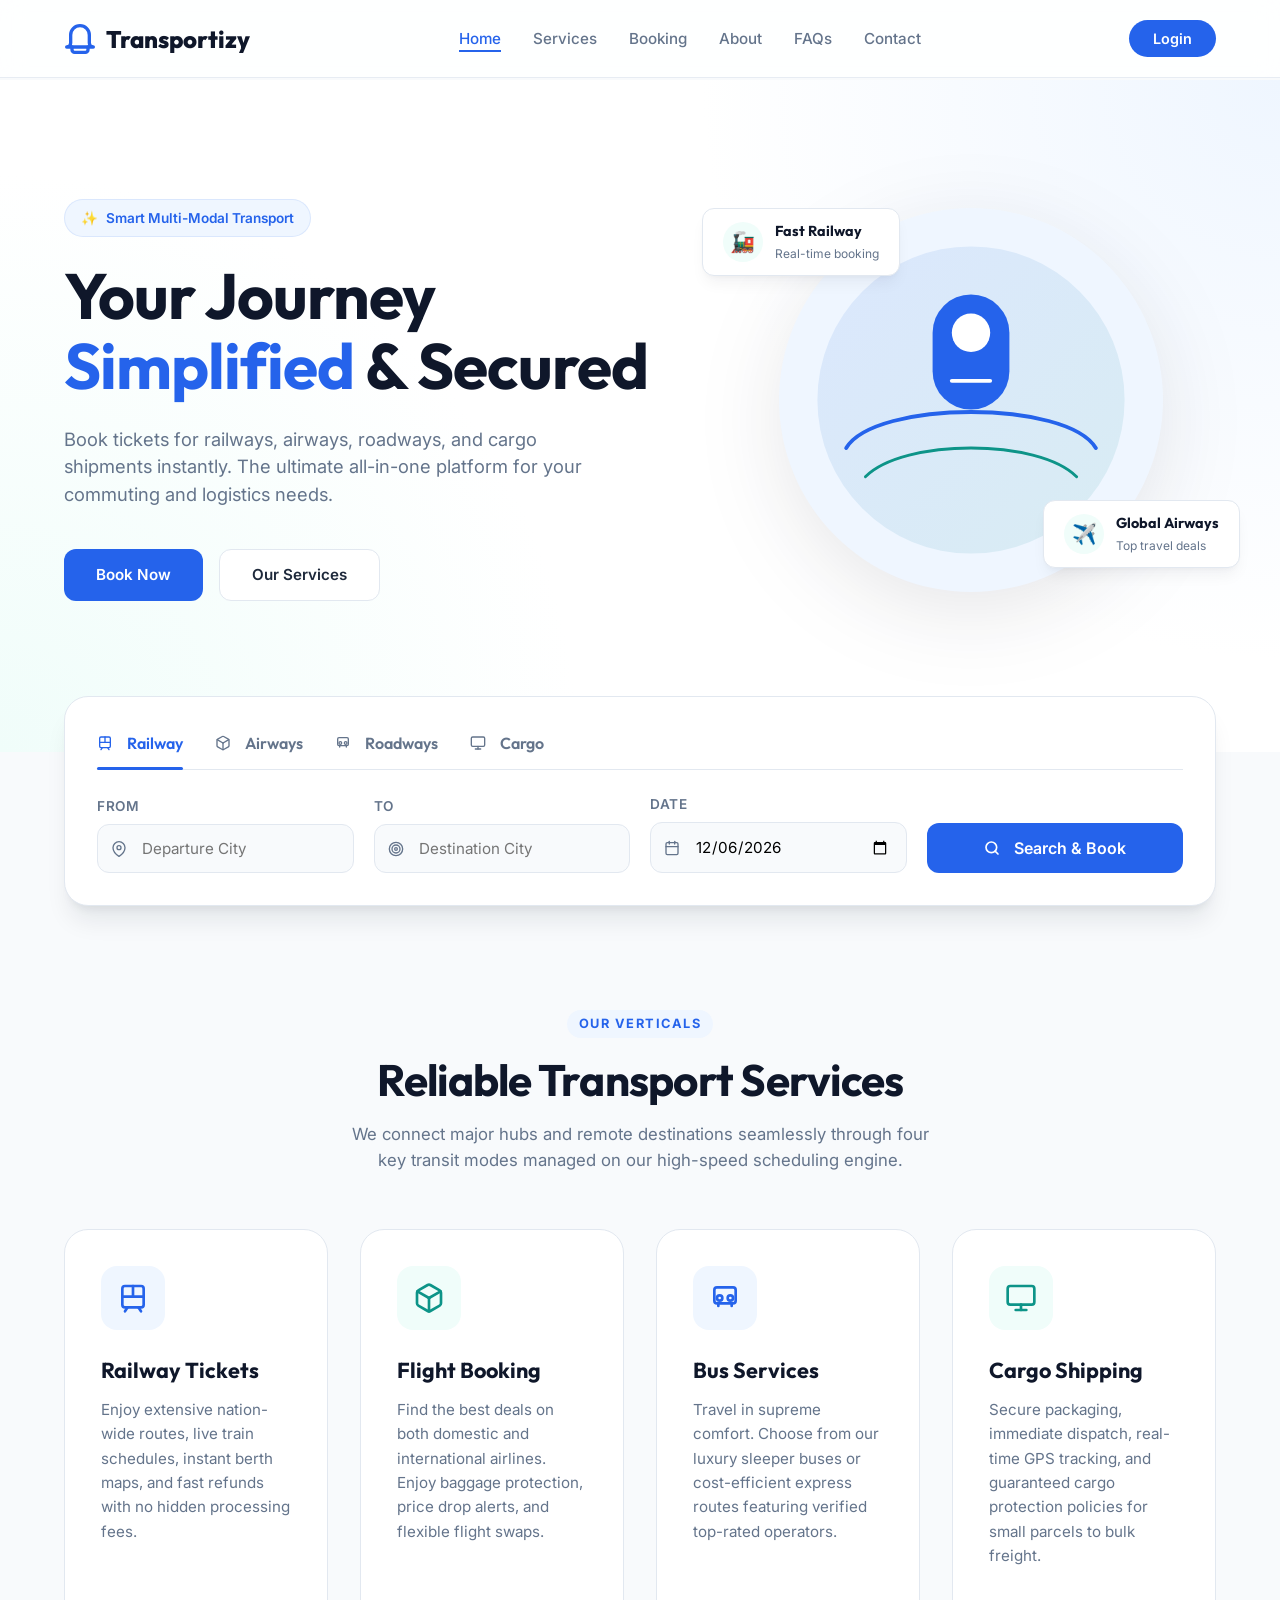
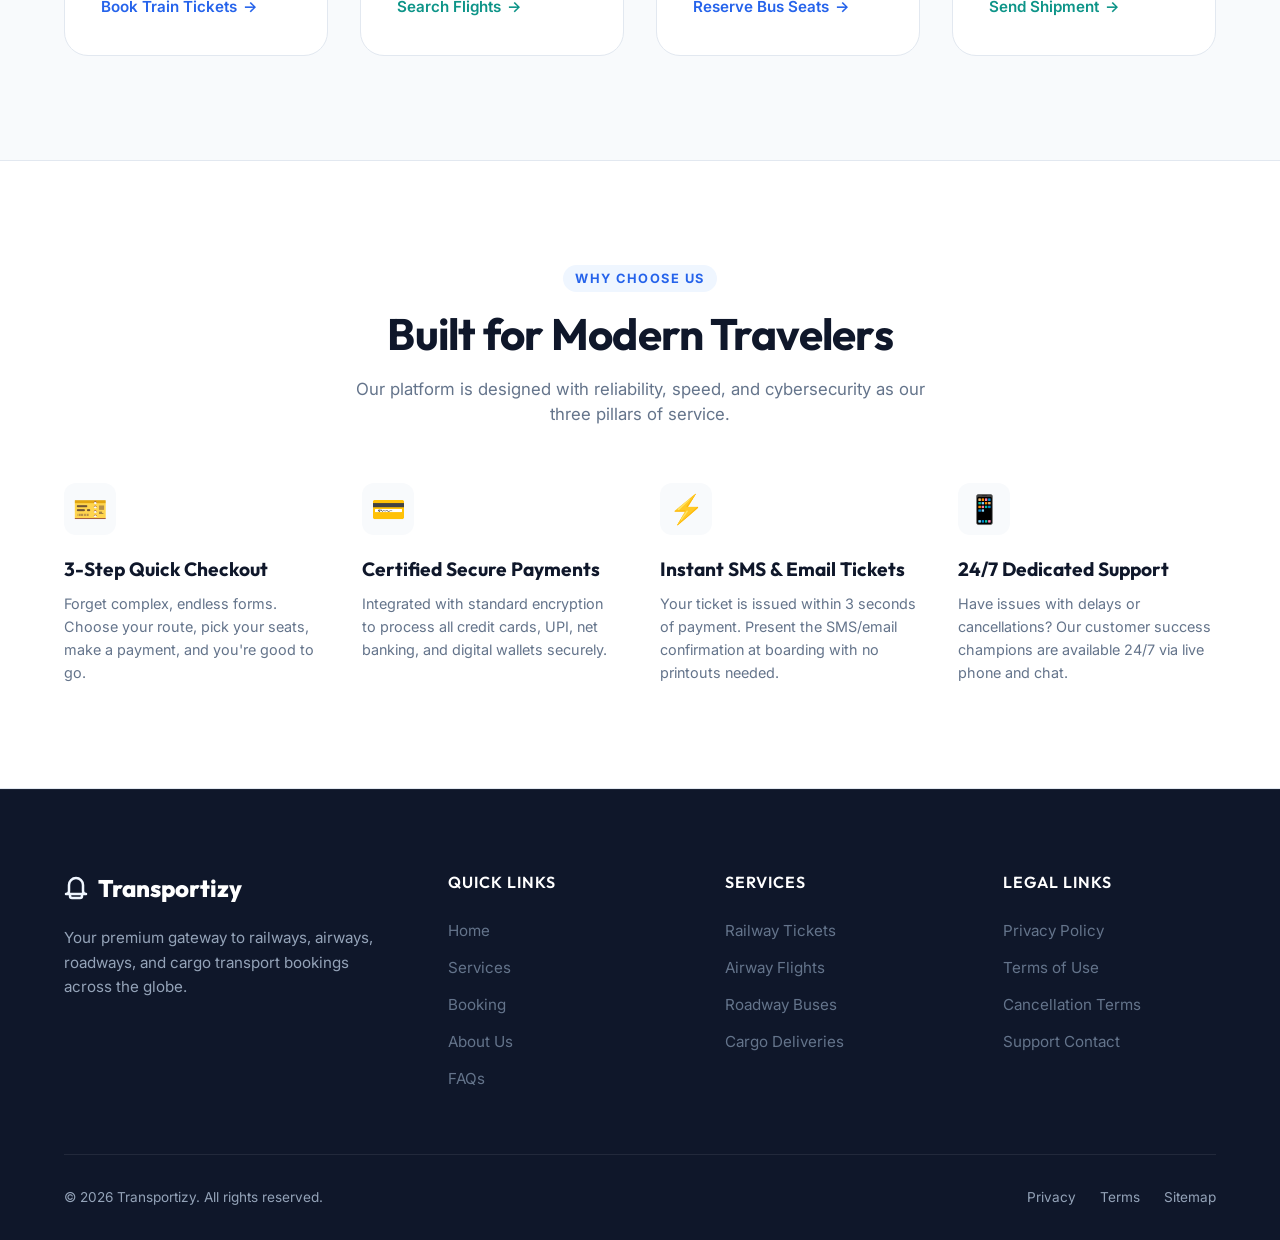
==== commit a7d84b8f: "feat: implement multi-step booking wizard, validation checks, and legal pages - Add legal HTML docum" ====
--- a/index.html
+++ b/index.html
@@ -3,40 +3,59 @@
 <head>
     <meta charset="UTF-8">
     <meta name="viewport" content="width=device-width, initial-scale=1.0">
-    <title>Transportizy - Your Journey, Our Passion</title>
+    <title>Transportizy - Premium Travel & Logistics Booking</title>
     <link rel="stylesheet" href="styles.css">
-    <link href="https://fonts.googleapis.com/css2?family=Playfair+Display:wght@400;600;700;900&family=Outfit:wght@300;400;500;600&display=swap" rel="stylesheet">
 </head>
 <body>
-    <!-- Navigation -->
+    <!-- Shared Navigation -->
     <nav class="navbar" id="navbar">
-        <div class="nav-container">
-            <div class="logo">
-                <svg width="40" height="40" viewBox="0 0 40 40" fill="none">
-                    <circle cx="20" cy="20" r="18" stroke="currentColor" stroke-width="2"/>
-                    <path d="M12 20 L20 12 L28 20 L20 28 Z" fill="currentColor"/>
-                </svg>
+        <div class="container nav-container">
+            <a href="index.html" class="logo">
+                <span class="logo-icon">
+                    <svg width="32" height="32" viewBox="0 0 24 24" fill="none" stroke="currentColor" stroke-width="2.5" stroke-linecap="round" stroke-linejoin="round">
+                        <path d="M22 18H2a3 3 0 0 0 3-3V9a7 7 0 0 1 14 0v6a3 3 0 0 0 3 3z"></path>
+                        <path d="M6 18v2a2 2 0 0 0 2 2h8a2 2 0 0 0 2-2v-2"></path>
+                    </svg>
+                </span>
                 <span>Transportizy</span>
-            </div>
+            </a>
             <ul class="nav-menu" id="navMenu">
-                <li><a href="#home" class="nav-link active">Home</a></li>
-                <li><a href="#services" class="nav-link">Services</a></li>
-                <li><a href="#about" class="nav-link">About</a></li>
-                <li><a href="#contact" class="nav-link">Contact</a></li>
+                <li><a href="index.html" class="nav-link active">Home</a></li>
+                <li><a href="services.html" class="nav-link">Services</a></li>
+                <li><a href="booking.html" class="nav-link">Booking</a></li>
+                <li><a href="about.html" class="nav-link">About</a></li>
+                <li><a href="faqs.html" class="nav-link">FAQs</a></li>
+                <li><a href="contact.html" class="nav-link">Contact</a></li>
             </ul>
-            <button class="login-btn" id="loginBtn">Login</button>
-            <div class="hamburger" id="hamburger">
-                <span></span>
-                <span></span>
-                <span></span>
+            <div class="nav-actions">
+                <button class="login-btn" id="loginBtn">Login</button>
+                <div class="user-profile" id="userProfile" style="display: none;">
+                    <div class="user-avatar" id="userAvatar">
+                        <svg width="18" height="18" viewBox="0 0 24 24" fill="none" stroke="currentColor" stroke-width="2.5" stroke-linecap="round" stroke-linejoin="round">
+                            <path d="M20 21v-2a4 4 0 0 0-4-4H8a4 4 0 0 0-4 4v2"></path>
+                            <circle cx="12" cy="7" r="4"></circle>
+                        </svg>
+                    </div>
+                    <span class="user-name" id="userName" style="display: none;">User</span>
+                    <div class="user-dropdown" id="userDropdown">
+                        <a href="booking.html" class="dropdown-item">My Bookings</a>
+                        <a href="#" class="dropdown-item">Profile Settings</a>
+                        <a href="#" class="dropdown-item logout" id="logoutBtn">Log Out</a>
+                    </div>
+                </div>
+                <button class="hamburger" id="hamburger" aria-label="Toggle Menu">
+                    <span></span>
+                    <span></span>
+                    <span></span>
+                </button>
             </div>
         </div>
     </nav>
 
-    <!-- Login Modal -->
+    <!-- Shared Login/Signup Modal -->
     <div class="modal" id="loginModal">
         <div class="modal-content">
-            <span class="close">&times;</span>
+            <span class="close" id="modalClose">&times;</span>
             <div class="auth-container">
                 <div class="auth-tabs">
                     <button class="auth-tab active" data-tab="login">Login</button>
@@ -46,12 +65,20 @@
                 <!-- Login Form -->
                 <form class="auth-form active" id="loginForm">
                     <h2>Welcome Back</h2>
-                    <p class="form-subtitle">Enter your credentials to continue</p>
-                    <div class="form-group">
-                        <input type="email" placeholder="Email Address" required>
-                    </div>
-                    <div class="form-group">
-                        <input type="password" placeholder="Password" required>
+                    <p class="form-subtitle">Access your bookings and travel preferences</p>
+                    <div class="form-group">
+                        <label for="loginEmail">Email Address</label>
+                        <div class="input-wrapper">
+                            <span class="input-icon">📧</span>
+                            <input type="email" id="loginEmail" placeholder="name@example.com" required autocomplete="email">
+                        </div>
+                    </div>
+                    <div class="form-group">
+                        <label for="loginPassword">Password</label>
+                        <div class="input-wrapper">
+                            <span class="input-icon">🔒</span>
+                            <input type="password" id="loginPassword" placeholder="••••••••" required autocomplete="current-password">
+                        </div>
                     </div>
                     <div class="form-options">
                         <label class="checkbox-label">
@@ -68,19 +95,39 @@
                     <h2>Create Account</h2>
                     <p class="form-subtitle">Join us for seamless travel booking</p>
                     <div class="form-group">
-                        <input type="text" placeholder="Full Name" required>
-                    </div>
-                    <div class="form-group">
-                        <input type="email" placeholder="Email Address" required>
-                    </div>
-                    <div class="form-group">
-                        <input type="tel" placeholder="Phone Number" required>
-                    </div>
-                    <div class="form-group">
-                        <input type="password" placeholder="Password" required>
-                    </div>
-                    <div class="form-group">
-                        <input type="password" placeholder="Confirm Password" required>
+                        <label for="signupName">Full Name</label>
+                        <div class="input-wrapper">
+                            <span class="input-icon">👤</span>
+                            <input type="text" id="signupName" placeholder="John Doe" required autocomplete="name">
+                        </div>
+                    </div>
+                    <div class="form-group">
+                        <label for="signupEmail">Email Address</label>
+                        <div class="input-wrapper">
+                            <span class="input-icon">📧</span>
+                            <input type="email" id="signupEmail" placeholder="name@example.com" required autocomplete="email">
+                        </div>
+                    </div>
+                    <div class="form-group">
+                        <label for="signupPhone">Phone Number</label>
+                        <div class="input-wrapper">
+                            <span class="input-icon">📞</span>
+                            <input type="tel" id="signupPhone" placeholder="+91 98765 43210" required autocomplete="tel">
+                        </div>
+                    </div>
+                    <div class="form-group">
+                        <label for="signupPassword">Password</label>
+                        <div class="input-wrapper">
+                            <span class="input-icon">🔒</span>
+                            <input type="password" id="signupPassword" placeholder="Minimum 6 characters" required autocomplete="new-password">
+                        </div>
+                    </div>
+                    <div class="form-group">
+                        <label for="signupConfirmPassword">Confirm Password</label>
+                        <div class="input-wrapper">
+                            <span class="input-icon">🔒</span>
+                            <input type="password" id="signupConfirmPassword" placeholder="Confirm your password" required autocomplete="new-password">
+                        </div>
                     </div>
                     <button type="submit" class="submit-btn">Create Account</button>
                 </form>
@@ -88,341 +135,281 @@
         </div>
     </div>
 
-    <!-- Hero Section -->
-    <section class="hero" id="home">
-        <div class="hero-background"></div>
-        <div class="hero-content">
-            <h1 class="hero-title">
-                <span class="reveal-text">Your Journey</span>
-                <span class="reveal-text delay-1">Starts Here</span>
-            </h1>
-            <p class="hero-subtitle reveal-text delay-2">Experience seamless travel across railways, airways, roadways, and cargo services</p>
-            <button class="cta-button reveal-text delay-3">Book Your Trip</button>
+    <!-- Main Content -->
+    <main>
+        <!-- Hero Section -->
+        <section class="hero">
+            <div class="container hero-grid">
+                <div class="hero-content">
+                    <span class="hero-tagline">
+                        <span>✨</span> Smart Multi-Modal Transport
+                    </span>
+                    <h1 class="hero-title">Your Journey <span>Simplified</span> & Secured</h1>
+                    <p class="hero-subtitle">Book tickets for railways, airways, roadways, and cargo shipments instantly. The ultimate all-in-one platform for your commuting and logistics needs.</p>
+                    <div class="hero-actions">
+                        <a href="booking.html" class="btn btn-primary">Book Now</a>
+                        <a href="services.html" class="btn btn-secondary">Our Services</a>
+                    </div>
+                </div>
+                <div class="hero-visual">
+                    <svg class="hero-illustration" viewBox="0 0 500 500" fill="none" xmlns="http://www.w3.org/2000/svg">
+                        <circle cx="250" cy="250" r="200" fill="#EFF6FF"/>
+                        <circle cx="250" cy="250" r="160" fill="url(#hero-gradient)" opacity="0.1"/>
+                        <path d="M120 300 C150 250 350 250 380 300" stroke="#2563EB" stroke-width="4" stroke-linecap="round"/>
+                        <path d="M140 330 C180 290 320 290 360 330" stroke="#0D9488" stroke-width="3" stroke-linecap="round"/>
+                        <rect x="210" y="140" width="80" height="120" rx="40" fill="#2563EB"/>
+                        <circle cx="250" cy="180" r="20" fill="#FFFFFF"/>
+                        <path d="M230 230 L270 230" stroke="#FFFFFF" stroke-width="4" stroke-linecap="round"/>
+                        <defs>
+                            <linearGradient id="hero-gradient" x1="90" y1="90" x2="410" y2="410" gradientUnits="userSpaceOnUse">
+                                <stop stop-color="#2563EB"/>
+                                <stop offset="1" stop-color="#0D9488"/>
+                            </linearGradient>
+                        </defs>
+                    </svg>
+                    <!-- Floating indicators -->
+                    <div class="floating-badge badge-1">
+                        <div class="badge-icon">🚂</div>
+                        <div class="badge-text">
+                            <h4>Fast Railway</h4>
+                            <p>Real-time booking</p>
+                        </div>
+                    </div>
+                    <div class="floating-badge badge-2">
+                        <div class="badge-icon">✈️</div>
+                        <div class="badge-text">
+                            <h4>Global Airways</h4>
+                            <p>Top travel deals</p>
+                        </div>
+                    </div>
+                </div>
+            </div>
+        </section>
+
+        <!-- Search Widget Section -->
+        <div class="container">
+            <div class="search-widget">
+                <div class="search-tabs">
+                    <button class="search-tab active" data-search-type="railway">
+                        <svg width="16" height="16" viewBox="0 0 24 24" fill="none" stroke="currentColor" stroke-width="2" stroke-linecap="round" stroke-linejoin="round" style="margin-right: 6px; vertical-align: middle;"><rect x="4" y="3" width="16" height="16" rx="2"></rect><path d="M4 11h16"></path><path d="M12 3v8"></path><path d="m8 19-2 3"></path><path d="m16 19 2 3"></path></svg>
+                        Railway
+                    </button>
+                    <button class="search-tab" data-search-type="airways">
+                        <svg width="16" height="16" viewBox="0 0 24 24" fill="none" stroke="currentColor" stroke-width="2" stroke-linecap="round" stroke-linejoin="round" style="margin-right: 6px; vertical-align: middle;"><path d="M21 16V8a2 2 0 0 0-1-1.73l-7-4a2 2 0 0 0-2 0l-7 4A2 2 0 0 0 3 8v8a2 2 0 0 0 1 1.73l7 4a2 2 0 0 0 2 0l7-4A2 2 0 0 0 21 16z"></path><path d="M12 22V12"></path><path d="m12 12 8.7-5"></path><path d="M12 12 3.3 7"></path></svg>
+                        Airways
+                    </button>
+                    <button class="search-tab" data-search-type="roadways">
+                        <svg width="16" height="16" viewBox="0 0 24 24" fill="none" stroke="currentColor" stroke-width="2" stroke-linecap="round" stroke-linejoin="round" style="margin-right: 6px; vertical-align: middle;"><rect x="4" y="4" width="16" height="12" rx="2"></rect><path d="M7 16v2"></path><path d="M17 16v2"></path><circle cx="8" cy="12" r="2"></circle><circle cx="16" cy="12" r="2"></circle></svg>
+                        Roadways
+                    </button>
+                    <button class="search-tab" data-search-type="cargo">
+                        <svg width="16" height="16" viewBox="0 0 24 24" fill="none" stroke="currentColor" stroke-width="2" stroke-linecap="round" stroke-linejoin="round" style="margin-right: 6px; vertical-align: middle;"><rect x="2" y="3" width="20" height="14" rx="2" ry="2"></rect><line x1="8" y1="21" x2="16" y2="21"></line><line x1="12" y1="17" x2="12" y2="21"></line></svg>
+                        Cargo
+                    </button>
+                </div>
+                <form id="quickSearchForm">
+                    <div class="search-grid">
+                        <div class="search-field">
+                            <label for="searchFrom">From</label>
+                            <div class="search-input-wrapper">
+                                <span class="search-input-icon">
+                                    <svg width="16" height="16" viewBox="0 0 24 24" fill="none" stroke="currentColor" stroke-width="2" stroke-linecap="round" stroke-linejoin="round"><path d="M21 10c0 7-9 13-9 13s-9-6-9-13a9 9 0 0 1 18 0z"></path><circle cx="12" cy="10" r="3"></circle></svg>
+                                </span>
+                                <input type="text" id="searchFrom" placeholder="Departure City" required>
+                            </div>
+                        </div>
+                        <div class="search-field">
+                            <label for="searchTo">To</label>
+                            <div class="search-input-wrapper">
+                                <span class="search-input-icon">
+                                    <svg width="16" height="16" viewBox="0 0 24 24" fill="none" stroke="currentColor" stroke-width="2" stroke-linecap="round" stroke-linejoin="round"><circle cx="12" cy="12" r="10"></circle><circle cx="12" cy="12" r="6"></circle><circle cx="12" cy="12" r="2"></circle></svg>
+                                </span>
+                                <input type="text" id="searchTo" placeholder="Destination City" required>
+                            </div>
+                        </div>
+                        <div class="search-field">
+                            <label for="searchDate">Date</label>
+                            <div class="search-input-wrapper">
+                                <span class="search-input-icon">
+                                    <svg width="16" height="16" viewBox="0 0 24 24" fill="none" stroke="currentColor" stroke-width="2" stroke-linecap="round" stroke-linejoin="round"><rect x="3" y="4" width="18" height="18" rx="2" ry="2"></rect><line x1="16" y1="2" x2="16" y2="6"></line><line x1="8" y1="2" x2="8" y2="6"></line><line x1="3" y1="10" x2="21" y2="10"></line></svg>
+                                </span>
+                                <input type="date" id="searchDate" required>
+                            </div>
+                        </div>
+                        <button type="submit" class="search-btn">
+                            <svg width="16" height="16" viewBox="0 0 24 24" fill="none" stroke="currentColor" stroke-width="2.5" stroke-linecap="round" stroke-linejoin="round" style="margin-right: 6px; vertical-align: middle;"><circle cx="11" cy="11" r="8"></circle><line x1="21" y1="21" x2="16.65" y2="16.65"></line></svg>
+                            Search & Book
+                        </button>
+                    </div>
+                </form>
+            </div>
         </div>
-        <div class="scroll-indicator">
-            <span>Scroll</span>
-            <div class="scroll-line"></div>
-        </div>
-    </section>
-
-    <!-- Services Section -->
-    <section class="services" id="services">
-        <div class="container">
-            <div class="section-header">
-                <span class="section-label">What We Offer</span>
-                <h2 class="section-title">Our Transport Services</h2>
-            </div>
-
-            <div class="services-grid">
-                <!-- Railway -->
-                <div class="service-card" data-service="railway">
-                    <div class="service-icon">
-                        <svg width="60" height="60" viewBox="0 0 60 60" fill="none">
-                            <path d="M15 45L10 50M45 45L50 50M20 15h20c5 0 8 3 8 8v14c0 5-3 8-8 8H20c-5 0-8-3-8-8V23c0-5 3-8 8-8z" stroke="currentColor" stroke-width="2" stroke-linecap="round"/>
-                            <circle cx="24" cy="38" r="2" fill="currentColor"/>
-                            <circle cx="36" cy="38" r="2" fill="currentColor"/>
-                            <rect x="22" y="20" width="16" height="12" rx="2" stroke="currentColor" stroke-width="2"/>
-                        </svg>
-                    </div>
-                    <h3 class="service-title">Railway Booking</h3>
-                    <p class="service-description">Book train tickets across the country with real-time availability and instant confirmation</p>
-                    <button class="service-btn" onclick="openBookingForm('railway')">Book Now</button>
-                </div>
-
-                <!-- Airways -->
-                <div class="service-card" data-service="airways">
-                    <div class="service-icon">
-                        <svg width="60" height="60" viewBox="0 0 60 60" fill="none">
-                            <path d="M30 12v8M12 35l8-8 10 6 8-8 10 6 8-8v12c0 4-3 7-7 7H19c-4 0-7-3-7-7V35z" stroke="currentColor" stroke-width="2" stroke-linecap="round" stroke-linejoin="round"/>
-                            <path d="M20 25L30 20L40 25" stroke="currentColor" stroke-width="2" stroke-linecap="round"/>
-                        </svg>
-                    </div>
-                    <h3 class="service-title">Flight Booking</h3>
-                    <p class="service-description">Discover the best flight deals with multiple airlines and flexible travel dates</p>
-                    <button class="service-btn" onclick="openBookingForm('airways')">Book Now</button>
-                </div>
-
-                <!-- Roadways -->
-                <div class="service-card" data-service="roadways">
-                    <div class="service-icon">
-                        <svg width="60" height="60" viewBox="0 0 60 60" fill="none">
-                            <rect x="10" y="18" width="40" height="24" rx="4" stroke="currentColor" stroke-width="2"/>
-                            <path d="M10 28h40M15 22h8M37 22h8" stroke="currentColor" stroke-width="2" stroke-linecap="round"/>
-                            <circle cx="20" cy="42" r="4" stroke="currentColor" stroke-width="2"/>
-                            <circle cx="40" cy="42" r="4" stroke="currentColor" stroke-width="2"/>
-                        </svg>
-                    </div>
-                    <h3 class="service-title">Bus Services</h3>
-                    <p class="service-description">Travel comfortably with our premium and economy bus services to any destination</p>
-                    <button class="service-btn" onclick="openBookingForm('roadways')">Book Now</button>
-                </div>
-
-                <!-- Cargo -->
-                <div class="service-card" data-service="cargo">
-                    <div class="service-icon">
-                        <svg width="60" height="60" viewBox="0 0 60 60" fill="none">
-                            <rect x="12" y="20" width="36" height="20" rx="2" stroke="currentColor" stroke-width="2"/>
-                            <path d="M20 20v-4c0-2 1-3 3-3h14c2 0 3 1 3 3v4M24 28h12M24 34h8" stroke="currentColor" stroke-width="2" stroke-linecap="round"/>
-                            <circle cx="20" cy="44" r="3" stroke="currentColor" stroke-width="2"/>
-                            <circle cx="40" cy="44" r="3" stroke="currentColor" stroke-width="2"/>
-                        </svg>
-                    </div>
-                    <h3 class="service-title">Cargo Shipment</h3>
-                    <p class="service-description">Fast and secure cargo transportation with real-time tracking and delivery updates</p>
-                    <button class="service-btn" onclick="openBookingForm('cargo')">Book Now</button>
-                </div>
-            </div>
-        </div>
-    </section>
-
-    <!-- Booking Form Modal -->
-    <div class="modal" id="bookingModal">
-        <div class="modal-content booking-modal-content">
-            <span class="close" onclick="closeBookingForm()">&times;</span>
-            <div class="booking-container">
-                <h2 id="bookingTitle">Book Your Transport</h2>
-                <form class="booking-form" id="bookingForm">
-                    <div class="form-row">
-                        <div class="form-group">
-                            <label>From</label>
-                            <input type="text" placeholder="Enter origin" required>
-                        </div>
-                        <div class="form-group">
-                            <label>To</label>
-                            <input type="text" placeholder="Enter destination" required>
-                        </div>
-                    </div>
-
-                    <div class="form-row">
-                        <div class="form-group">
-                            <label>Departure Date</label>
-                            <input type="date" required>
-                        </div>
-                        <div class="form-group">
-                            <label>Return Date (Optional)</label>
-                            <input type="date">
-                        </div>
-                    </div>
-
-                    <div class="form-row" id="passengerRow">
-                        <div class="form-group">
-                            <label>Passengers</label>
-                            <select required>
-                                <option value="">Select passengers</option>
-                                <option value="1">1 Passenger</option>
-                                <option value="2">2 Passengers</option>
-                                <option value="3">3 Passengers</option>
-                                <option value="4">4 Passengers</option>
-                                <option value="5">5+ Passengers</option>
-                            </select>
-                        </div>
-                        <div class="form-group">
-                            <label>Class</label>
-                            <select id="classSelect" required>
-                                <option value="">Select class</option>
-                                <option value="economy">Economy</option>
-                                <option value="business">Business</option>
-                                <option value="first">First Class</option>
-                            </select>
-                        </div>
-                    </div>
-
-                    <div class="form-row" id="cargoRow" style="display: none;">
-                        <div class="form-group">
-                            <label>Package Weight (kg)</label>
-                            <input type="number" placeholder="Enter weight">
-                        </div>
-                        <div class="form-group">
-                            <label>Package Type</label>
-                            <select>
-                                <option value="">Select type</option>
-                                <option value="document">Document</option>
-                                <option value="parcel">Parcel</option>
-                                <option value="freight">Freight</option>
-                            </select>
-                        </div>
-                    </div>
-
-                    <button type="submit" class="submit-btn">Search & Book</button>
-                </form>
-            </div>
-        </div>
+
+        <!-- Services Teaser Section -->
+        <section>
+            <div class="container">
+                <div class="section-header-center">
+                    <span class="section-label">Our Verticals</span>
+                    <h2 class="section-title">Reliable Transport Services</h2>
+                    <p class="section-desc center">We connect major hubs and remote destinations seamlessly through four key transit modes managed on our high-speed scheduling engine.</p>
+                </div>
+                <div class="services-grid">
+                    <!-- Train Card -->
+                    <div class="service-card">
+                        <div class="service-icon-box">
+                            <svg width="32" height="32" viewBox="0 0 24 24" fill="none" stroke="currentColor" stroke-width="2" stroke-linecap="round" stroke-linejoin="round">
+                                <rect x="4" y="3" width="16" height="16" rx="2"></rect>
+                                <path d="M4 11h16"></path>
+                                <path d="M12 3v8"></path>
+                                <path d="m8 19-2 3"></path>
+                                <path d="m16 19 2 3"></path>
+                            </svg>
+                        </div>
+                        <h3>Railway Tickets</h3>
+                        <p>Enjoy extensive nation-wide routes, live train schedules, instant berth maps, and fast refunds with no hidden processing fees.</p>
+                        <a href="booking.html?type=railway" class="service-link">Book Train Tickets <span>&rarr;</span></a>
+                    </div>
+                    
+                    <!-- Plane Card -->
+                    <div class="service-card teal">
+                        <div class="service-icon-box">
+                            <svg width="32" height="32" viewBox="0 0 24 24" fill="none" stroke="currentColor" stroke-width="2" stroke-linecap="round" stroke-linejoin="round">
+                                <path d="M21 16V8a2 2 0 0 0-1-1.73l-7-4a2 2 0 0 0-2 0l-7 4A2 2 0 0 0 3 8v8a2 2 0 0 0 1 1.73l7 4a2 2 0 0 0 2 0l7-4A2 2 0 0 0 21 16z"></path>
+                                <path d="M12 22V12"></path>
+                                <path d="m12 12 8.7-5"></path>
+                                <path d="M12 12 3.3 7"></path>
+                            </svg>
+                        </div>
+                        <h3>Flight Booking</h3>
+                        <p>Find the best deals on both domestic and international airlines. Enjoy baggage protection, price drop alerts, and flexible flight swaps.</p>
+                        <a href="booking.html?type=airways" class="service-link">Search Flights <span>&rarr;</span></a>
+                    </div>
+                    
+                    <!-- Bus Card -->
+                    <div class="service-card">
+                        <div class="service-icon-box">
+                            <svg width="32" height="32" viewBox="0 0 24 24" fill="none" stroke="currentColor" stroke-width="2" stroke-linecap="round" stroke-linejoin="round">
+                                <rect x="4" y="4" width="16" height="12" rx="2"></rect>
+                                <path d="M7 16v2"></path>
+                                <path d="M17 16v2"></path>
+                                <circle cx="8" cy="12" r="2"></circle>
+                                <circle cx="16" cy="12" r="2"></circle>
+                            </svg>
+                        </div>
+                        <h3>Bus Services</h3>
+                        <p>Travel in supreme comfort. Choose from our luxury sleeper buses or cost-efficient express routes featuring verified top-rated operators.</p>
+                        <a href="booking.html?type=roadways" class="service-link">Reserve Bus Seats <span>&rarr;</span></a>
+                    </div>
+                    
+                    <!-- Cargo Card -->
+                    <div class="service-card teal">
+                        <div class="service-icon-box">
+                            <svg width="32" height="32" viewBox="0 0 24 24" fill="none" stroke="currentColor" stroke-width="2" stroke-linecap="round" stroke-linejoin="round">
+                                <rect x="2" y="3" width="20" height="14" rx="2" ry="2"></rect>
+                                <line x1="8" y1="21" x2="16" y2="21"></line>
+                                <line x1="12" y1="17" x2="12" y2="21"></line>
+                            </svg>
+                        </div>
+                        <h3>Cargo Shipping</h3>
+                        <p>Secure packaging, immediate dispatch, real-time GPS tracking, and guaranteed cargo protection policies for small parcels to bulk freight.</p>
+                        <a href="booking.html?type=cargo" class="service-link">Send Shipment <span>&rarr;</span></a>
+                    </div>
+                </div>
+            </div>
+        </section>
+
+        <!-- Highlights Section -->
+        <section class="features">
+            <div class="container">
+                <div class="section-header-center">
+                    <span class="section-label">Why Choose Us</span>
+                    <h2 class="section-title">Built for Modern Travelers</h2>
+                    <p class="section-desc center">Our platform is designed with reliability, speed, and cybersecurity as our three pillars of service.</p>
+                </div>
+                <div class="features-grid">
+                    <div class="feature-card">
+                        <div class="feature-icon-wrapper">🎫</div>
+                        <h3>3-Step Quick Checkout</h3>
+                        <p>Forget complex, endless forms. Choose your route, pick your seats, make a payment, and you're good to go.</p>
+                    </div>
+                    <div class="feature-card">
+                        <div class="feature-icon-wrapper">💳</div>
+                        <h3>Certified Secure Payments</h3>
+                        <p>Integrated with standard encryption to process all credit cards, UPI, net banking, and digital wallets securely.</p>
+                    </div>
+                    <div class="feature-card">
+                        <div class="feature-icon-wrapper">⚡</div>
+                        <h3>Instant SMS & Email Tickets</h3>
+                        <p>Your ticket is issued within 3 seconds of payment. Present the SMS/email confirmation at boarding with no printouts needed.</p>
+                    </div>
+                    <div class="feature-card">
+                        <div class="feature-icon-wrapper">📱</div>
+                        <h3>24/7 Dedicated Support</h3>
+                        <p>Have issues with delays or cancellations? Our customer success champions are available 24/7 via live phone and chat.</p>
+                    </div>
+                </div>
+            </div>
+        </section>
+    </main>
+
+    <!-- Shared Alert Banner -->
+    <div class="alert-banner" id="alertBanner">
+        <span class="alert-icon" id="alertIcon">✓</span>
+        <span class="alert-message" id="alertMessage">Success notification!</span>
     </div>
 
-    <!-- About Section -->
-    <section class="about" id="about">
-        <div class="container">
-            <div class="about-grid">
-                <div class="about-content">
-                    <span class="section-label">About Us</span>
-                    <h2 class="section-title">Connecting You to Every Destination</h2>
-                    <p class="about-text">
-                        Transportizy has been revolutionizing the travel industry for over a decade. We bring together 
-                        multiple transport options under one platform, making your journey planning effortless and efficient.
-                    </p>
-                    <p class="about-text">
-                        Our commitment to excellence, customer satisfaction, and innovative solutions has made us the 
-                        preferred choice for millions of travelers worldwide. From quick city commutes to international 
-                        cargo shipments, we've got you covered.
-                    </p>
-                    <div class="stats-grid">
-                        <div class="stat-item">
-                            <h3 class="stat-number">5M+</h3>
-                            <p class="stat-label">Happy Customers</p>
-                        </div>
-                        <div class="stat-item">
-                            <h3 class="stat-number">200+</h3>
-                            <p class="stat-label">Cities Connected</p>
-                        </div>
-                        <div class="stat-item">
-                            <h3 class="stat-number">24/7</h3>
-                            <p class="stat-label">Customer Support</p>
-                        </div>
-                    </div>
-                </div>
-                <div class="about-image">
-                    <div class="image-placeholder">
-                        <svg width="100%" height="100%" viewBox="0 0 400 500">
-                            <defs>
-                                <linearGradient id="grad1" x1="0%" y1="0%" x2="100%" y2="100%">
-                                    <stop offset="0%" style="stop-color:#8B4513;stop-opacity:0.3" />
-                                    <stop offset="100%" style="stop-color:#D2691E;stop-opacity:0.6" />
-                                </linearGradient>
-                            </defs>
-                            <rect width="100%" height="100%" fill="url(#grad1)" rx="20"/>
-                            <circle cx="200" cy="150" r="60" fill="#6B4423" opacity="0.4"/>
-                            <circle cx="280" cy="250" r="40" fill="#8B5A3C" opacity="0.5"/>
-                            <circle cx="120" cy="300" r="50" fill="#A0522D" opacity="0.4"/>
-                            <path d="M100 400 Q200 350 300 400" stroke="#6B4423" stroke-width="3" fill="none" opacity="0.6"/>
-                            <path d="M80 450 Q200 420 320 450" stroke="#8B5A3C" stroke-width="2" fill="none" opacity="0.5"/>
-                        </svg>
-                    </div>
-                </div>
-            </div>
-        </div>
-    </section>
-
-    <!-- Features Section -->
-    <section class="features">
-        <div class="container">
-            <div class="features-grid">
-                <div class="feature-item">
-                    <div class="feature-icon">🎫</div>
-                    <h3>Easy Booking</h3>
-                    <p>Simple and intuitive booking process in just a few clicks</p>
-                </div>
-                <div class="feature-item">
-                    <div class="feature-icon">💳</div>
-                    <h3>Secure Payments</h3>
-                    <p>Multiple payment options with bank-level security</p>
-                </div>
-                <div class="feature-item">
-                    <div class="feature-icon">⚡</div>
-                    <h3>Instant Confirmation</h3>
-                    <p>Get your tickets confirmed instantly via email and SMS</p>
-                </div>
-                <div class="feature-item">
-                    <div class="feature-icon">📱</div>
-                    <h3>24/7 Support</h3>
-                    <p>Round-the-clock customer support for all your queries</p>
-                </div>
-            </div>
-        </div>
-    </section>
-
-    <!-- Contact Section -->
-    <section class="contact" id="contact">
-        <div class="container">
-            <div class="contact-grid">
-                <div class="contact-info">
-                    <span class="section-label">Get In Touch</span>
-                    <h2 class="section-title">Contact Us</h2>
-                    <p class="contact-text">
-                        Have questions? We're here to help. Reach out to us through any of the channels below.
-                    </p>
-                    
-                    <div class="contact-items">
-                        <div class="contact-item">
-                            <div class="contact-icon">📧</div>
-                            <div>
-                                <h4>Email</h4>
-                                <p>support@transportizy.com</p>
-                            </div>
-                        </div>
-                        <div class="contact-item">
-                            <div class="contact-icon">📞</div>
-                            <div>
-                                <h4>Phone</h4>
-                                <p>+1 (555) 123-4567</p>
-                            </div>
-                        </div>
-                        <div class="contact-item">
-                            <div class="contact-icon">📍</div>
-                            <div>
-                                <h4>Address</h4>
-                                <p>123 Transport Street, City Center, NY 10001</p>
-                            </div>
-                        </div>
-                    </div>
-                </div>
-
-                <form class="contact-form">
-                    <div class="form-group">
-                        <input type="text" placeholder="Your Name" required>
-                    </div>
-                    <div class="form-group">
-                        <input type="email" placeholder="Your Email" required>
-                    </div>
-                    <div class="form-group">
-                        <input type="text" placeholder="Subject" required>
-                    </div>
-                    <div class="form-group">
-                        <textarea placeholder="Your Message" rows="5" required></textarea>
-                    </div>
-                    <button type="submit" class="submit-btn">Send Message</button>
-                </form>
-            </div>
-        </div>
-    </section>
-
-    <!-- Footer -->
+    <!-- Shared Footer -->
     <footer class="footer">
         <div class="container">
-            <div class="footer-grid">
-                <div class="footer-col">
-                    <h3>Transportizy</h3>
-                    <p>Your trusted partner for all transport and logistics needs.</p>
+            <div class="footer-top">
+                <div class="footer-brand">
+                    <a href="index.html" class="logo">
+                        <span class="logo-icon">
+                            <svg width="24" height="24" viewBox="0 0 24 24" fill="none" stroke="currentColor" stroke-width="2.5" stroke-linecap="round" stroke-linejoin="round">
+                                <path d="M22 18H2a3 3 0 0 0 3-3V9a7 7 0 0 1 14 0v6a3 3 0 0 0 3 3z"></path>
+                                <path d="M6 18v2a2 2 0 0 0 2 2h8a2 2 0 0 0 2-2v-2"></path>
+                            </svg>
+                        </span>
+                        <span>Transportizy</span>
+                    </a>
+                    <p>Your premium gateway to railways, airways, roadways, and cargo transport bookings across the globe.</p>
                 </div>
                 <div class="footer-col">
                     <h4>Quick Links</h4>
                     <ul>
-                        <li><a href="#home">Home</a></li>
-                        <li><a href="#services">Services</a></li>
-                        <li><a href="#about">About</a></li>
-                        <li><a href="#contact">Contact</a></li>
+                        <li><a href="index.html">Home</a></li>
+                        <li><a href="services.html">Services</a></li>
+                        <li><a href="booking.html">Booking</a></li>
+                        <li><a href="about.html">About Us</a></li>
+                        <li><a href="faqs.html">FAQs</a></li>
                     </ul>
                 </div>
                 <div class="footer-col">
                     <h4>Services</h4>
                     <ul>
-                        <li><a href="#">Railway Booking</a></li>
-                        <li><a href="#">Flight Tickets</a></li>
-                        <li><a href="#">Bus Services</a></li>
-                        <li><a href="#">Cargo Shipping</a></li>
+                        <li><a href="booking.html?type=railway">Railway Tickets</a></li>
+                        <li><a href="booking.html?type=airways">Airway Flights</a></li>
+                        <li><a href="booking.html?type=roadways">Roadway Buses</a></li>
+                        <li><a href="booking.html?type=cargo">Cargo Deliveries</a></li>
                     </ul>
                 </div>
                 <div class="footer-col">
-                    <h4>Legal</h4>
+                    <h4>Legal Links</h4>
                     <ul>
-                        <li><a href="#">Privacy Policy</a></li>
-                        <li><a href="#">Terms of Service</a></li>
-                        <li><a href="#">Refund Policy</a></li>
-                        <li><a href="#">FAQs</a></li>
+                        <li><a href="privacy.html">Privacy Policy</a></li>
+                        <li><a href="terms.html">Terms of Use</a></li>
+                        <li><a href="cancellation.html">Cancellation Terms</a></li>
+                        <li><a href="contact.html">Support Contact</a></li>
                     </ul>
                 </div>
             </div>
             <div class="footer-bottom">
                 <p>&copy; 2026 Transportizy. All rights reserved.</p>
+                <div class="footer-legal-links">
+                    <a href="privacy.html">Privacy</a>
+                    <a href="terms.html">Terms</a>
+                    <a href="sitemap.html">Sitemap</a>
+                </div>
             </div>
         </div>
     </footer>
--- a/styles.css
+++ b/styles.css
@@ -1,16 +1,45 @@
-/* CSS Variables */
+/* Google Fonts */
+@import url('https://fonts.googleapis.com/css2?family=Inter:wght@300;400;500;600;700&family=Outfit:wght@400;500;600;700;800;900&display=swap');
+
+/* Design Tokens & Variables */
 :root {
-    --primary-brown: #6B4423;
-    --secondary-brown: #8B5A3C;
-    --light-brown: #D2B48C;
-    --dark-brown: #3E2723;
-    --accent-gold: #D4AF37;
-    --cream: #FFF8E7;
-    --white: #FFFFFF;
-    --text-dark: #2C1810;
-    --text-light: #8B7355;
-    --shadow: rgba(107, 68, 35, 0.15);
-    --shadow-heavy: rgba(107, 68, 35, 0.3);
+    --primary: #2563eb;
+    --primary-hover: #1d4ed8;
+    --primary-light: #eff6ff;
+    
+    --secondary: #0d9488;
+    --secondary-hover: #0f766e;
+    --secondary-light: #f0fdfa;
+    
+    --dark: #0f172a;
+    --light: #f8fafc;
+    --white: #ffffff;
+    
+    --text-dark: #1e293b;
+    --text-light: #64748b;
+    --text-muted: #94a3b8;
+    
+    --border: #e2e8f0;
+    --border-hover: #cbd5e1;
+    
+    --success: #10b981;
+    --danger: #ef4444;
+    
+    --radius-sm: 8px;
+    --radius-md: 12px;
+    --radius-lg: 16px;
+    --radius-xl: 24px;
+    --radius-full: 9999px;
+    
+    --shadow-sm: 0 1px 3px 0 rgba(0, 0, 0, 0.1), 0 1px 2px -1px rgba(0, 0, 0, 0.1);
+    --shadow-md: 0 4px 6px -1px rgba(0, 0, 0, 0.05), 0 2px 4px -2px rgba(0, 0, 0, 0.05);
+    --shadow-lg: 0 10px 15px -3px rgba(15, 23, 42, 0.05), 0 4px 6px -4px rgba(15, 23, 42, 0.05);
+    --shadow-xl: 0 20px 25px -5px rgba(15, 23, 42, 0.08), 0 8px 10px -6px rgba(15, 23, 42, 0.08);
+    
+    --transition: all 0.3s cubic-bezier(0.4, 0, 0.2, 1);
+    
+    --font-heading: 'Outfit', sans-serif;
+    --font-body: 'Inter', sans-serif;
 }
 
 /* Reset and Base Styles */
@@ -22,20 +51,38 @@
 
 html {
     scroll-behavior: smooth;
+    height: 100%;
 }
 
 body {
-    font-family: 'Outfit', sans-serif;
+    font-family: var(--font-body);
     color: var(--text-dark);
-    background-color: var(--cream);
-    line-height: 1.6;
+    background-color: var(--light);
+    line-height: 1.5;
+    display: flex;
+    flex-direction: column;
+    min-height: 100vh;
     overflow-x: hidden;
 }
 
 .container {
+    width: 100%;
     max-width: 1200px;
     margin: 0 auto;
-    padding: 0 20px;
+    padding: 0 24px;
+}
+
+/* Typography */
+h1, h2, h3, h4, h5, h6 {
+    font-family: var(--font-heading);
+    color: var(--dark);
+    font-weight: 700;
+}
+
+a {
+    color: inherit;
+    text-decoration: none;
+    transition: var(--transition);
 }
 
 /* Navigation */
@@ -44,23 +91,22 @@
     top: 0;
     left: 0;
     right: 0;
-    background: rgba(255, 248, 231, 0.95);
-    backdrop-filter: blur(10px);
+    background: rgba(255, 255, 255, 0.85);
+    backdrop-filter: blur(12px);
+    -webkit-backdrop-filter: blur(12px);
     z-index: 1000;
-    padding: 1rem 0;
-    transition: all 0.3s ease;
-    border-bottom: 1px solid rgba(107, 68, 35, 0.1);
+    padding: 1.25rem 0;
+    transition: var(--transition);
+    border-bottom: 1px solid rgba(226, 232, 240, 0.8);
 }
 
 .navbar.scrolled {
-    padding: 0.5rem 0;
-    box-shadow: 0 4px 20px var(--shadow);
+    padding: 0.75rem 0;
+    box-shadow: var(--shadow-lg);
+    background: rgba(255, 255, 255, 0.95);
 }
 
 .nav-container {
-    max-width: 1200px;
-    margin: 0 auto;
-    padding: 0 20px;
     display: flex;
     justify-content: space-between;
     align-items: center;
@@ -69,47 +115,49 @@
 .logo {
     display: flex;
     align-items: center;
-    gap: 12px;
-    font-family: 'Playfair Display', serif;
+    gap: 10px;
     font-size: 1.5rem;
-    font-weight: 700;
-    color: var(--primary-brown);
-    cursor: pointer;
-}
-
-.logo svg {
-    color: var(--primary-brown);
+    font-weight: 800;
+    color: var(--dark);
+    font-family: var(--font-heading);
+}
+
+.logo-icon {
+    display: flex;
+    align-items: center;
+    justify-content: center;
+    color: var(--primary);
 }
 
 .nav-menu {
     display: flex;
     list-style: none;
-    gap: 2.5rem;
+    gap: 2rem;
+    align-items: center;
 }
 
 .nav-link {
-    text-decoration: none;
-    color: var(--text-dark);
     font-weight: 500;
     font-size: 0.95rem;
+    color: var(--text-light);
     position: relative;
-    transition: color 0.3s ease;
+    padding: 0.25rem 0;
+}
+
+.nav-link:hover,
+.nav-link.active {
+    color: var(--primary);
 }
 
 .nav-link::after {
     content: '';
     position: absolute;
-    bottom: -5px;
+    bottom: 0;
     left: 0;
     width: 0;
     height: 2px;
-    background: var(--primary-brown);
-    transition: width 0.3s ease;
-}
-
-.nav-link:hover,
-.nav-link.active {
-    color: var(--primary-brown);
+    background: var(--primary);
+    transition: var(--transition);
 }
 
 .nav-link:hover::after,
@@ -117,591 +165,1679 @@
     width: 100%;
 }
 
+/* Nav Buttons & Auth Actions */
+.nav-actions {
+    display: flex;
+    align-items: center;
+    gap: 1rem;
+}
+
 .login-btn {
-    background: var(--primary-brown);
+    background: var(--primary);
     color: var(--white);
     border: none;
-    padding: 0.75rem 2rem;
-    border-radius: 50px;
+    padding: 0.625rem 1.5rem;
+    border-radius: var(--radius-full);
     font-weight: 600;
     cursor: pointer;
-    transition: all 0.3s ease;
-    font-family: 'Outfit', sans-serif;
+    transition: var(--transition);
+    font-family: var(--font-body);
+    font-size: 0.9rem;
 }
 
 .login-btn:hover {
-    background: var(--dark-brown);
-    transform: translateY(-2px);
-    box-shadow: 0 6px 20px var(--shadow-heavy);
+    background: var(--primary-hover);
+    transform: translateY(-1px);
+    box-shadow: 0 4px 12px rgba(37, 99, 235, 0.2);
+}
+
+/* Logged In User State */
+.user-profile {
+    position: relative;
+    display: flex;
+    align-items: center;
+    justify-content: center;
+    cursor: pointer;
+    width: 40px;
+    height: 40px;
+    border-radius: 50%;
+    background: var(--primary-light);
+    border: 1px solid rgba(37, 99, 235, 0.1);
+    transition: var(--transition);
+}
+
+.user-profile:hover {
+    background: #dbeafe;
+    transform: scale(1.05);
+}
+
+.user-avatar {
+    width: 32px;
+    height: 32px;
+    background: var(--primary);
+    color: var(--white);
+    border-radius: 50%;
+    display: flex;
+    align-items: center;
+    justify-content: center;
+    font-weight: 700;
+    font-size: 0.85rem;
+    transition: var(--transition);
+}
+
+.user-avatar svg {
+    display: block;
+}
+
+.user-name {
+    display: none;
+}
+
+.user-dropdown {
+    position: absolute;
+    top: calc(100% + 8px);
+    right: 0;
+    background: var(--white);
+    border: 1px solid var(--border);
+    border-radius: var(--radius-md);
+    box-shadow: var(--shadow-lg);
+    width: 180px;
+    padding: 0.5rem 0;
+    display: none;
+    flex-direction: column;
+    z-index: 100;
+    animation: slideDown 0.2s ease;
+}
+
+.user-profile.active .user-dropdown {
+    display: flex;
+}
+
+.dropdown-item {
+    padding: 0.6rem 1.2rem;
+    font-size: 0.9rem;
+    color: var(--text-dark);
+    display: flex;
+    align-items: center;
+    gap: 8px;
+    transition: var(--transition);
+}
+
+.dropdown-item:hover {
+    background: var(--light);
+    color: var(--primary);
+}
+
+.dropdown-item.logout {
+    color: var(--danger);
+    border-top: 1px solid var(--border);
+    margin-top: 0.25rem;
+    padding-top: 0.6rem;
+}
+
+.dropdown-item.logout:hover {
+    background: rgba(239, 68, 68, 0.05);
+    color: var(--danger);
 }
 
 .hamburger {
     display: none;
     flex-direction: column;
-    gap: 5px;
+    gap: 6px;
     cursor: pointer;
+    background: none;
+    border: none;
+    padding: 4px;
 }
 
 .hamburger span {
-    width: 25px;
-    height: 3px;
-    background: var(--primary-brown);
-    border-radius: 3px;
-    transition: all 0.3s ease;
-}
-
-/* Hero Section */
-.hero {
-    min-height: 100vh;
-    display: flex;
+    width: 24px;
+    height: 2px;
+    background: var(--dark);
+    border-radius: 2px;
+    transition: var(--transition);
+}
+
+/* Modals */
+.modal {
+    display: none;
+    position: fixed;
+    inset: 0;
+    background: rgba(15, 23, 42, 0.6);
+    backdrop-filter: blur(8px);
+    -webkit-backdrop-filter: blur(8px);
+    z-index: 2000;
     align-items: center;
     justify-content: center;
+    padding: 24px;
+    animation: fadeIn 0.3s ease;
+}
+
+.modal.active {
+    display: flex;
+}
+
+.modal-content {
+    background: var(--white);
+    border-radius: var(--radius-xl);
+    max-width: 480px;
+    width: 100%;
     position: relative;
+    box-shadow: var(--shadow-xl);
     overflow: hidden;
-    padding-top: 80px;
-}
-
-.hero-background {
+    animation: scaleUp 0.3s cubic-bezier(0.34, 1.56, 0.64, 1);
+    max-height: 90vh;
+    display: flex;
+    flex-direction: column;
+}
+
+.close {
     position: absolute;
-    inset: 0;
-    background: linear-gradient(135deg, var(--cream) 0%, var(--light-brown) 50%, var(--secondary-brown) 100%);
-    opacity: 0.3;
-}
-
-.hero-background::before {
-    content: '';
-    position: absolute;
-    inset: 0;
-    background-image: 
-        radial-gradient(circle at 20% 50%, rgba(107, 68, 35, 0.1) 0%, transparent 50%),
-        radial-gradient(circle at 80% 80%, rgba(139, 90, 60, 0.1) 0%, transparent 50%);
-}
-
-.hero-content {
-    text-align: center;
-    z-index: 1;
-    max-width: 800px;
-    padding: 0 20px;
-}
-
-.hero-title {
-    font-family: 'Playfair Display', serif;
-    font-size: clamp(3rem, 8vw, 6rem);
-    font-weight: 900;
-    color: var(--primary-brown);
-    line-height: 1.1;
-    margin-bottom: 1.5rem;
-}
-
-.hero-title span {
+    top: 20px;
+    right: 20px;
+    font-size: 1.5rem;
+    color: var(--text-light);
+    cursor: pointer;
+    transition: var(--transition);
+    z-index: 10;
+    width: 32px;
+    height: 32px;
+    display: flex;
+    align-items: center;
+    justify-content: center;
+    border-radius: 50%;
+    background: var(--light);
+}
+
+.close:hover {
+    color: var(--dark);
+    background: var(--border);
+}
+
+/* Auth Modal Specifics */
+.auth-container {
+    padding: 2.5rem;
+    overflow-y: auto;
+}
+
+.auth-tabs {
+    display: flex;
+    gap: 8px;
+    margin-bottom: 2rem;
+    background: var(--light);
+    padding: 6px;
+    border-radius: var(--radius-md);
+}
+
+.auth-tab {
+    flex: 1;
+    background: none;
+    border: none;
+    padding: 0.75rem;
+    font-size: 0.95rem;
+    font-weight: 600;
+    color: var(--text-light);
+    cursor: pointer;
+    border-radius: var(--radius-sm);
+    transition: var(--transition);
+    font-family: var(--font-body);
+}
+
+.auth-tab.active {
+    background: var(--white);
+    color: var(--primary);
+    box-shadow: var(--shadow-sm);
+}
+
+.auth-form {
+    display: none;
+}
+
+.auth-form.active {
     display: block;
-    opacity: 0;
-    animation: revealText 0.8s ease forwards;
-}
-
-.delay-1 {
-    animation-delay: 0.3s;
-}
-
-.delay-2 {
-    animation-delay: 0.6s;
-}
-
-.delay-3 {
-    animation-delay: 0.9s;
-}
-
-@keyframes revealText {
-    from {
-        opacity: 0;
-        transform: translateY(30px);
-    }
-    to {
-        opacity: 1;
-        transform: translateY(0);
-    }
-}
-
-.hero-subtitle {
-    font-size: 1.25rem;
-    color: var(--text-light);
-    margin-bottom: 2.5rem;
-    font-weight: 400;
-}
-
-.cta-button {
-    background: var(--primary-brown);
-    color: var(--white);
-    border: none;
-    padding: 1.2rem 3rem;
-    font-size: 1.1rem;
-    font-weight: 600;
-    border-radius: 50px;
-    cursor: pointer;
-    transition: all 0.3s ease;
-    font-family: 'Outfit', sans-serif;
-    box-shadow: 0 10px 30px var(--shadow-heavy);
-}
-
-.cta-button:hover {
-    background: var(--dark-brown);
-    transform: translateY(-3px);
-    box-shadow: 0 15px 40px var(--shadow-heavy);
-}
-
-.scroll-indicator {
-    position: absolute;
-    bottom: 40px;
-    left: 50%;
-    transform: translateX(-50%);
-    display: flex;
-    flex-direction: column;
-    align-items: center;
-    gap: 10px;
-    color: var(--text-light);
-    font-size: 0.85rem;
-    font-weight: 500;
-}
-
-.scroll-line {
-    width: 2px;
-    height: 40px;
-    background: var(--text-light);
-    animation: scrollAnimation 2s ease-in-out infinite;
-}
-
-@keyframes scrollAnimation {
-    0%, 100% {
-        transform: translateY(0);
-        opacity: 0;
-    }
-    50% {
-        transform: translateY(20px);
-        opacity: 1;
-    }
-}
-
-/* Section Styles */
-section {
-    padding: 100px 0;
-}
-
-.section-label {
-    display: inline-block;
-    color: var(--secondary-brown);
-    font-weight: 600;
+}
+
+.auth-form h2 {
+    font-size: 1.75rem;
+    margin-bottom: 0.5rem;
+    letter-spacing: -0.5px;
+}
+
+.form-subtitle {
+    color: var(--text-light);
     font-size: 0.9rem;
-    text-transform: uppercase;
-    letter-spacing: 2px;
-    margin-bottom: 1rem;
-}
-
-.section-title {
-    font-family: 'Playfair Display', serif;
-    font-size: clamp(2.5rem, 5vw, 3.5rem);
-    font-weight: 700;
-    color: var(--primary-brown);
-    margin-bottom: 3rem;
-    line-height: 1.2;
-}
-
-.section-header {
-    text-align: center;
-    margin-bottom: 4rem;
-}
-
-/* Services Section */
-.services {
-    background: var(--white);
-}
-
-.services-grid {
-    display: grid;
-    grid-template-columns: repeat(auto-fit, minmax(280px, 1fr));
-    gap: 2rem;
-}
-
-.service-card {
-    background: var(--cream);
-    padding: 2.5rem;
-    border-radius: 20px;
-    transition: all 0.3s ease;
-    border: 2px solid transparent;
-    position: relative;
-    overflow: hidden;
-}
-
-.service-card::before {
-    content: '';
-    position: absolute;
-    top: 0;
-    left: 0;
-    right: 0;
-    height: 4px;
-    background: linear-gradient(90deg, var(--primary-brown), var(--accent-gold));
-    transform: scaleX(0);
-    transition: transform 0.3s ease;
-}
-
-.service-card:hover {
-    transform: translateY(-10px);
-    box-shadow: 0 20px 40px var(--shadow-heavy);
-    border-color: var(--primary-brown);
-}
-
-.service-card:hover::before {
-    transform: scaleX(1);
-}
-
-.service-icon {
-    width: 80px;
-    height: 80px;
-    background: var(--white);
-    border-radius: 20px;
-    display: flex;
-    align-items: center;
-    justify-content: center;
-    margin-bottom: 1.5rem;
-    color: var(--primary-brown);
-    transition: all 0.3s ease;
-}
-
-.service-card:hover .service-icon {
-    transform: scale(1.1) rotate(5deg);
-}
-
-.service-title {
-    font-family: 'Playfair Display', serif;
-    font-size: 1.5rem;
-    font-weight: 700;
-    color: var(--primary-brown);
-    margin-bottom: 1rem;
-}
-
-.service-description {
-    color: var(--text-light);
-    margin-bottom: 1.5rem;
-    line-height: 1.8;
-}
-
-.service-btn {
-    background: transparent;
-    color: var(--primary-brown);
-    border: 2px solid var(--primary-brown);
-    padding: 0.75rem 2rem;
-    border-radius: 50px;
-    font-weight: 600;
-    cursor: pointer;
-    transition: all 0.3s ease;
-    font-family: 'Outfit', sans-serif;
-}
-
-.service-btn:hover {
-    background: var(--primary-brown);
-    color: var(--white);
-    transform: translateX(5px);
-}
-
-/* About Section */
-.about-grid {
-    display: grid;
-    grid-template-columns: 1fr 1fr;
-    gap: 4rem;
-    align-items: center;
-}
-
-.about-content {
-    padding-right: 2rem;
-}
-
-.about-text {
-    color: var(--text-light);
-    font-size: 1.1rem;
-    line-height: 1.8;
-    margin-bottom: 1.5rem;
-}
-
-.stats-grid {
-    display: grid;
-    grid-template-columns: repeat(3, 1fr);
-    gap: 2rem;
-    margin-top: 3rem;
-}
-
-.stat-item {
-    text-align: center;
-}
-
-.stat-number {
-    font-family: 'Playfair Display', serif;
-    font-size: 2.5rem;
-    font-weight: 700;
-    color: var(--primary-brown);
-    margin-bottom: 0.5rem;
-}
-
-.stat-label {
-    color: var(--text-light);
-    font-size: 0.9rem;
-}
-
-.about-image {
-    position: relative;
-}
-
-.image-placeholder {
-    width: 100%;
-    height: 500px;
-    border-radius: 30px;
-    overflow: hidden;
-    box-shadow: 0 20px 60px var(--shadow-heavy);
-}
-
-/* Features Section */
-.features {
-    background: var(--white);
-}
-
-.features-grid {
-    display: grid;
-    grid-template-columns: repeat(auto-fit, minmax(250px, 1fr));
-    gap: 2rem;
-}
-
-.feature-item {
-    text-align: center;
-    padding: 2rem;
-    background: var(--cream);
-    border-radius: 20px;
-    transition: all 0.3s ease;
-}
-
-.feature-item:hover {
-    transform: translateY(-5px);
-    box-shadow: 0 10px 30px var(--shadow);
-}
-
-.feature-icon {
-    font-size: 3rem;
-    margin-bottom: 1rem;
-}
-
-.feature-item h3 {
-    font-family: 'Playfair Display', serif;
-    font-size: 1.3rem;
-    color: var(--primary-brown);
-    margin-bottom: 0.75rem;
-}
-
-.feature-item p {
-    color: var(--text-light);
-    line-height: 1.6;
-}
-
-/* Contact Section */
-.contact-grid {
-    display: grid;
-    grid-template-columns: 1fr 1fr;
-    gap: 4rem;
-}
-
-.contact-text {
-    color: var(--text-light);
-    font-size: 1.1rem;
-    line-height: 1.8;
-    margin-bottom: 2rem;
-}
-
-.contact-items {
-    display: flex;
-    flex-direction: column;
-    gap: 1.5rem;
-}
-
-.contact-item {
-    display: flex;
-    align-items: flex-start;
-    gap: 1rem;
-}
-
-.contact-icon {
-    font-size: 2rem;
-    min-width: 60px;
-    height: 60px;
-    background: var(--cream);
-    border-radius: 15px;
-    display: flex;
-    align-items: center;
-    justify-content: center;
-}
-
-.contact-item h4 {
-    color: var(--primary-brown);
-    font-size: 1.1rem;
-    margin-bottom: 0.25rem;
-}
-
-.contact-item p {
-    color: var(--text-light);
-}
-
-.contact-form {
-    background: var(--white);
-    padding: 2.5rem;
-    border-radius: 20px;
-    box-shadow: 0 10px 30px var(--shadow);
-}
-
-/* Form Styles */
+    margin-bottom: 1.75rem;
+}
+
+/* General Form Styles */
 .form-group {
-    margin-bottom: 1.5rem;
+    margin-bottom: 1.25rem;
 }
 
 .form-group label {
     display: block;
     color: var(--text-dark);
-    font-weight: 600;
+    font-weight: 500;
+    font-size: 0.875rem;
     margin-bottom: 0.5rem;
+}
+
+.input-wrapper {
+    position: relative;
+    display: flex;
+    align-items: center;
+}
+
+.input-icon {
+    position: absolute;
+    left: 14px;
+    color: var(--text-light);
+    display: flex;
+    align-items: center;
 }
 
 .form-group input,
 .form-group select,
 .form-group textarea {
     width: 100%;
-    padding: 1rem;
-    border: 2px solid rgba(107, 68, 35, 0.1);
-    border-radius: 10px;
-    font-family: 'Outfit', sans-serif;
-    font-size: 1rem;
-    transition: all 0.3s ease;
-    background: var(--cream);
+    padding: 0.8rem 1rem;
+    padding-left: 2.75rem;
+    border: 1px solid var(--border);
+    border-radius: var(--radius-md);
+    font-family: var(--font-body);
+    font-size: 0.95rem;
+    transition: var(--transition);
+    background: var(--white);
+    color: var(--text-dark);
+}
+
+.form-group input::placeholder,
+.form-group textarea::placeholder {
+    color: var(--text-muted);
 }
 
 .form-group input:focus,
 .form-group select:focus,
 .form-group textarea:focus {
     outline: none;
-    border-color: var(--primary-brown);
-    background: var(--white);
-}
-
-.form-group textarea {
-    resize: vertical;
-    min-height: 120px;
+    border-color: var(--primary);
+    box-shadow: 0 0 0 4px rgba(37, 99, 235, 0.1);
+}
+
+.form-options {
+    display: flex;
+    justify-content: space-between;
+    align-items: center;
+    margin-bottom: 1.5rem;
+    font-size: 0.875rem;
+}
+
+.checkbox-label {
+    display: flex;
+    align-items: center;
+    gap: 8px;
+    color: var(--text-light);
+    cursor: pointer;
+}
+
+.checkbox-label input {
+    width: 16px;
+    height: 16px;
+    accent-color: var(--primary);
+    cursor: pointer;
+}
+
+.forgot-link {
+    color: var(--primary);
+    font-weight: 500;
+}
+
+.forgot-link:hover {
+    text-decoration: underline;
 }
 
 .submit-btn {
     width: 100%;
-    background: var(--primary-brown);
+    background: var(--primary);
     color: var(--white);
     border: none;
-    padding: 1rem 2rem;
+    padding: 0.875rem;
+    border-radius: var(--radius-md);
+    font-size: 1rem;
+    font-weight: 600;
+    cursor: pointer;
+    transition: var(--transition);
+    font-family: var(--font-body);
+}
+
+.submit-btn:hover {
+    background: var(--primary-hover);
+    box-shadow: 0 4px 12px rgba(37, 99, 235, 0.25);
+}
+
+/* Alert Notification Banner */
+.alert-banner {
+    position: fixed;
+    bottom: 24px;
+    right: 24px;
+    background: var(--white);
+    border-left: 4px solid var(--success);
+    padding: 1rem 1.5rem;
+    border-radius: var(--radius-md);
+    box-shadow: var(--shadow-xl);
+    z-index: 3000;
+    display: none;
+    align-items: center;
+    gap: 12px;
+    animation: slideInRight 0.3s ease;
+}
+
+.alert-banner.danger {
+    border-left-color: var(--danger);
+}
+
+.alert-banner.active {
+    display: flex;
+}
+
+/* Page Layout */
+main {
+    flex: 1;
+    padding-top: 80px; /* Offset for floating navbar */
+}
+
+/* Hero Section */
+.hero {
+    position: relative;
+    padding: 5rem 0 7rem;
+    background: radial-gradient(circle at 100% 0%, var(--primary-light) 0%, transparent 40%),
+                radial-gradient(circle at 0% 100%, var(--secondary-light) 0%, transparent 40%),
+                var(--white);
+    overflow: hidden;
+}
+
+.hero-grid {
+    display: grid;
+    grid-template-columns: 1.1fr 0.9fr;
+    gap: 4rem;
+    align-items: center;
+}
+
+.hero-tagline {
+    display: inline-flex;
+    align-items: center;
+    gap: 8px;
+    background: var(--primary-light);
+    color: var(--primary);
+    padding: 0.5rem 1rem;
+    border-radius: var(--radius-full);
+    font-weight: 600;
+    font-size: 0.85rem;
+    margin-bottom: 1.5rem;
+    border: 1px solid rgba(37, 99, 235, 0.1);
+}
+
+.hero-title {
+    font-size: clamp(2.5rem, 5vw, 4rem);
+    line-height: 1.1;
+    letter-spacing: -1px;
+    margin-bottom: 1.5rem;
+}
+
+.hero-title span {
+    color: var(--primary);
+}
+
+.hero-subtitle {
+    font-size: 1.15rem;
+    color: var(--text-light);
+    margin-bottom: 2.5rem;
+    max-width: 540px;
+}
+
+.hero-actions {
+    display: flex;
+    gap: 1rem;
+}
+
+.btn {
+    display: inline-flex;
+    align-items: center;
+    justify-content: center;
+    gap: 8px;
+    padding: 0.875rem 2rem;
+    border-radius: var(--radius-md);
+    font-weight: 600;
+    font-size: 0.95rem;
+    cursor: pointer;
+    transition: var(--transition);
+    font-family: var(--font-body);
+}
+
+.btn-primary {
+    background: var(--primary);
+    color: var(--white);
+    border: none;
+}
+
+.btn-primary:hover {
+    background: var(--primary-hover);
+    box-shadow: 0 8px 20px rgba(37, 99, 235, 0.25);
+    transform: translateY(-2px);
+}
+
+.btn-secondary {
+    background: var(--white);
+    color: var(--text-dark);
+    border: 1px solid var(--border);
+}
+
+.btn-secondary:hover {
+    background: var(--light);
+    border-color: var(--border-hover);
+    transform: translateY(-2px);
+}
+
+.hero-visual {
+    position: relative;
+    display: flex;
+    justify-content: center;
+    align-items: center;
+}
+
+.hero-illustration {
+    width: 100%;
+    max-width: 480px;
+    height: auto;
+    filter: drop-shadow(0 20px 40px rgba(15, 23, 42, 0.1));
+    animation: float 6s ease-in-out infinite;
+}
+
+.floating-badge {
+    position: absolute;
+    background: var(--white);
+    border-radius: var(--radius-md);
+    padding: 0.75rem 1.25rem;
+    box-shadow: var(--shadow-lg);
+    border: 1px solid var(--border);
+    display: flex;
+    align-items: center;
+    gap: 12px;
+    animation: float-delayed 6s ease-in-out infinite;
+}
+
+.floating-badge.badge-1 {
+    top: 10%;
+    left: -5%;
+}
+
+.floating-badge.badge-2 {
+    bottom: 15%;
+    right: -5%;
+    animation-delay: 2s;
+}
+
+.badge-icon {
+    width: 40px;
+    height: 40px;
+    border-radius: 50%;
+    background: var(--secondary-light);
+    color: var(--secondary);
+    display: flex;
+    align-items: center;
+    justify-content: center;
+    font-size: 1.25rem;
+}
+
+.badge-text h4 {
+    font-size: 0.9rem;
+    margin-bottom: 2px;
+}
+
+.badge-text p {
+    font-size: 0.75rem;
+    color: var(--text-light);
+}
+
+/* Quick Search Widget on Home Page */
+.search-widget {
+    background: var(--white);
+    border-radius: var(--radius-xl);
+    box-shadow: var(--shadow-xl);
+    border: 1px solid var(--border);
+    padding: 2rem;
+    margin-top: -3.5rem;
+    position: relative;
+    z-index: 10;
+}
+
+.search-tabs {
+    display: flex;
+    gap: 2rem;
+    border-bottom: 1px solid var(--border);
+    margin-bottom: 1.5rem;
+    padding-bottom: 0.75rem;
+}
+
+.search-tab {
+    background: none;
+    border: none;
+    font-family: var(--font-heading);
+    font-size: 1rem;
+    font-weight: 600;
+    color: var(--text-light);
+    cursor: pointer;
+    display: flex;
+    align-items: center;
+    gap: 8px;
+    padding: 0.25rem 0;
+    position: relative;
+    transition: var(--transition);
+}
+
+.search-tab.active {
+    color: var(--primary);
+}
+
+.search-tab.active::after {
+    content: '';
+    position: absolute;
+    bottom: -13px;
+    left: 0;
+    right: 0;
+    height: 3px;
+    background: var(--primary);
+    border-radius: var(--radius-full);
+}
+
+.search-grid {
+    display: grid;
+    grid-template-columns: 1fr 1fr 1fr 1fr;
+    gap: 1.25rem;
+    align-items: flex-end;
+}
+
+.search-field {
+    display: flex;
+    flex-direction: column;
+    gap: 8px;
+}
+
+.search-field label {
+    font-size: 0.85rem;
+    font-weight: 600;
+    color: var(--text-light);
+    text-transform: uppercase;
+    letter-spacing: 0.5px;
+}
+
+.search-input-wrapper {
+    position: relative;
+}
+
+.search-input-icon {
+    position: absolute;
+    left: 14px;
+    top: 50%;
+    transform: translateY(-50%);
+    color: var(--text-light);
+    display: flex;
+    align-items: center;
+}
+
+.search-field input,
+.search-field select {
+    width: 100%;
+    padding: 0.875rem 1rem;
+    padding-left: 2.75rem;
+    border: 1px solid var(--border);
+    border-radius: var(--radius-md);
+    font-family: var(--font-body);
+    font-size: 0.95rem;
+    transition: var(--transition);
+    background: var(--light);
+}
+
+.search-field input:focus,
+.search-field select:focus {
+    outline: none;
+    border-color: var(--primary);
+    background: var(--white);
+    box-shadow: 0 0 0 4px rgba(37, 99, 235, 0.1);
+}
+
+.search-btn {
+    width: 100%;
+    background: var(--primary);
+    color: var(--white);
+    border: none;
+    padding: 0.95rem;
+    border-radius: var(--radius-md);
+    font-weight: 600;
+    cursor: pointer;
+    font-family: var(--font-body);
+    font-size: 1rem;
+    display: flex;
+    align-items: center;
+    justify-content: center;
+    gap: 8px;
+    transition: var(--transition);
+}
+
+.search-btn:hover {
+    background: var(--primary-hover);
+    box-shadow: 0 4px 12px rgba(37, 99, 235, 0.2);
+}
+
+/* Sections General */
+section {
+    padding: 6.5rem 0;
+}
+
+.section-label {
+    display: inline-block;
+    color: var(--primary);
+    background: var(--primary-light);
+    font-size: 0.8rem;
+    font-weight: 700;
+    text-transform: uppercase;
+    letter-spacing: 1.5px;
+    padding: 0.25rem 0.75rem;
+    border-radius: var(--radius-full);
+    margin-bottom: 1rem;
+}
+
+.section-title {
+    font-size: clamp(2rem, 4vw, 2.75rem);
+    letter-spacing: -0.75px;
+    line-height: 1.2;
+    margin-bottom: 1rem;
+}
+
+.section-desc {
+    color: var(--text-light);
+    font-size: 1.05rem;
+    max-width: 600px;
+    margin-bottom: 3.5rem;
+}
+
+.section-desc.center {
+    margin-left: auto;
+    margin-right: auto;
+    text-align: center;
+}
+
+.section-header-center {
+    text-align: center;
+    display: flex;
+    flex-direction: column;
+    align-items: center;
+}
+
+/* Services Grid (Home & Services Page) */
+.services-grid {
+    display: grid;
+    grid-template-columns: repeat(auto-fit, minmax(260px, 1fr));
+    gap: 2rem;
+}
+
+.service-card {
+    background: var(--white);
+    border: 1px solid var(--border);
+    border-radius: var(--radius-xl);
+    padding: 2.25rem;
+    transition: var(--transition);
+    display: flex;
+    flex-direction: column;
+    position: relative;
+    overflow: hidden;
+}
+
+.service-card:hover {
+    transform: translateY(-8px);
+    border-color: var(--primary-light);
+    box-shadow: var(--shadow-xl);
+}
+
+.service-card::after {
+    content: '';
+    position: absolute;
+    bottom: 0;
+    left: 0;
+    width: 100%;
+    height: 4px;
+    background: var(--primary);
+    transform: scaleX(0);
+    transform-origin: left;
+    transition: var(--transition);
+}
+
+.service-card:hover::after {
+    transform: scaleX(1);
+}
+
+.service-card.teal:hover::after {
+    background: var(--secondary);
+}
+
+.service-icon-box {
+    width: 64px;
+    height: 64px;
+    background: var(--primary-light);
+    color: var(--primary);
+    border-radius: var(--radius-lg);
+    display: flex;
+    align-items: center;
+    justify-content: center;
+    margin-bottom: 1.5rem;
+    transition: var(--transition);
+}
+
+.service-card.teal .service-icon-box {
+    background: var(--secondary-light);
+    color: var(--secondary);
+}
+
+.service-card:hover .service-icon-box {
+    transform: scale(1.1) rotate(3deg);
+}
+
+.service-card h3 {
+    font-size: 1.35rem;
+    margin-bottom: 0.75rem;
+}
+
+.service-card p {
+    color: var(--text-light);
+    font-size: 0.95rem;
+    line-height: 1.6;
+    margin-bottom: 1.75rem;
+    flex: 1;
+}
+
+.service-link {
+    color: var(--primary);
+    font-weight: 600;
+    font-size: 0.95rem;
+    display: inline-flex;
+    align-items: center;
+    gap: 6px;
+}
+
+.service-card.teal .service-link {
+    color: var(--secondary);
+}
+
+.service-link:hover {
+    gap: 10px;
+}
+
+/* Feature Grid (Home & About) */
+.features {
+    background: var(--white);
+    border-top: 1px solid var(--border);
+    border-bottom: 1px solid var(--border);
+}
+
+.features-grid {
+    display: grid;
+    grid-template-columns: repeat(auto-fit, minmax(240px, 1fr));
+    gap: 2.5rem;
+}
+
+.feature-card {
+    display: flex;
+    flex-direction: column;
+}
+
+.feature-icon-wrapper {
+    font-size: 1.75rem;
+    width: 52px;
+    height: 52px;
+    border-radius: var(--radius-md);
+    background: var(--light);
+    display: flex;
+    align-items: center;
+    justify-content: center;
+    margin-bottom: 1.25rem;
+    color: var(--primary);
+}
+
+.feature-card h3 {
+    font-size: 1.2rem;
+    margin-bottom: 0.5rem;
+}
+
+.feature-card p {
+    color: var(--text-light);
+    font-size: 0.9rem;
+    line-height: 1.6;
+}
+
+/* Stats Section (About Us) */
+.stats-banner {
+    background: var(--dark);
+    color: var(--white);
+    padding: 5rem 0;
+    position: relative;
+    overflow: hidden;
+}
+
+.stats-grid {
+    display: grid;
+    grid-template-columns: repeat(4, 1fr);
+    gap: 2rem;
+    text-align: center;
+}
+
+.stat-card h3 {
+    font-size: clamp(2.5rem, 5vw, 3.5rem);
+    color: var(--white);
+    margin-bottom: 0.5rem;
+    font-weight: 800;
+    line-height: 1;
+}
+
+.stat-card h3 span {
+    color: var(--secondary);
+}
+
+.stat-card p {
+    color: var(--text-muted);
+    font-size: 0.95rem;
+    font-weight: 500;
+}
+
+/* Detailed Services Sections (Services page) */
+.service-section-detail {
+    border-bottom: 1px solid var(--border);
+}
+
+.service-section-detail:nth-child(even) {
+    background: var(--white);
+}
+
+.service-detail-grid {
+    display: grid;
+    grid-template-columns: 1fr 1fr;
+    gap: 5rem;
+    align-items: center;
+}
+
+.service-detail-grid.reverse .service-detail-content {
+    order: 2;
+}
+
+.service-detail-grid.reverse .service-detail-visual {
+    order: 1;
+}
+
+.service-detail-title {
+    font-size: 2.25rem;
+    margin-bottom: 1.25rem;
+    letter-spacing: -0.5px;
+}
+
+.service-detail-desc {
+    color: var(--text-light);
+    font-size: 1.05rem;
+    line-height: 1.7;
+    margin-bottom: 2rem;
+}
+
+.amenities-list {
+    display: grid;
+    grid-template-columns: 1fr 1fr;
+    gap: 1rem;
+    margin-bottom: 2.5rem;
+    list-style: none;
+}
+
+.amenity-item {
+    display: flex;
+    align-items: center;
+    gap: 10px;
+    font-size: 0.95rem;
+    font-weight: 500;
+    color: var(--text-dark);
+}
+
+.amenity-item svg {
+    color: var(--secondary);
+    flex-shrink: 0;
+}
+
+.service-detail-visual img {
+    width: 100%;
+    border-radius: var(--radius-xl);
+    box-shadow: var(--shadow-xl);
+    border: 1px solid var(--border);
+}
+
+/* Booking Page Layout */
+.booking-page-container {
+    padding: 3rem 0 6rem;
+}
+
+.booking-page-grid {
+    display: grid;
+    grid-template-columns: 1.3fr 0.7fr;
+    gap: 3rem;
+    align-items: start;
+}
+
+.booking-card-main {
+    background: var(--white);
+    border-radius: var(--radius-xl);
+    box-shadow: var(--shadow-lg);
+    border: 1px solid var(--border);
+    padding: 2.5rem;
+}
+
+.booking-card-main h2 {
+    font-size: 1.75rem;
+    margin-bottom: 1.5rem;
+    border-bottom: 1px solid var(--border);
+    padding-bottom: 1rem;
+}
+
+.transport-selectors {
+    display: grid;
+    grid-template-columns: repeat(4, 1fr);
+    gap: 12px;
+    margin-bottom: 2rem;
+}
+
+.transport-selector-btn {
+    background: var(--light);
+    border: 1px solid var(--border);
+    border-radius: var(--radius-md);
+    padding: 1rem 0.5rem;
+    font-family: var(--font-heading);
+    font-size: 0.95rem;
+    font-weight: 600;
+    color: var(--text-light);
+    cursor: pointer;
+    display: flex;
+    flex-direction: column;
+    align-items: center;
+    gap: 8px;
+    transition: var(--transition);
+}
+
+.transport-selector-btn:hover {
+    border-color: var(--border-hover);
+    background: var(--white);
+    color: var(--text-dark);
+}
+
+.transport-selector-btn.active {
+    background: var(--primary-light);
+    border-color: var(--primary);
+    color: var(--primary);
+}
+
+.booking-form-rows {
+    display: flex;
+    flex-direction: column;
+    gap: 1.25rem;
+}
+
+.form-double-row {
+    display: grid;
+    grid-template-columns: 1fr 1fr;
+    gap: 1.25rem;
+}
+
+/* Booking Image Container & Summary Card */
+.booking-visual-card {
+    background: var(--white);
+    border-radius: var(--radius-xl);
+    box-shadow: var(--shadow-lg);
+    border: 1px solid var(--border);
+    overflow: hidden;
+    position: sticky;
+    top: 110px;
+}
+
+.booking-visual-image-wrapper {
+    width: 100%;
+    height: 220px;
+    overflow: hidden;
+    position: relative;
+    background: var(--dark);
+}
+
+.booking-visual-image-wrapper img {
+    width: 100%;
+    height: 100%;
+    object-fit: cover;
+    transition: transform 0.5s ease;
+}
+
+.booking-visual-card:hover .booking-visual-image-wrapper img {
+    transform: scale(1.05);
+}
+
+.booking-summary-content {
+    padding: 2rem;
+}
+
+.booking-summary-content h3 {
+    font-size: 1.25rem;
+    margin-bottom: 1rem;
+    border-bottom: 1px solid var(--border);
+    padding-bottom: 0.75rem;
+}
+
+.summary-details-list {
+    display: flex;
+    flex-direction: column;
+    gap: 12px;
+    list-style: none;
+    margin-bottom: 1.5rem;
+}
+
+.summary-detail-item {
+    display: flex;
+    justify-content: space-between;
+    font-size: 0.9rem;
+    color: var(--text-light);
+}
+
+.summary-detail-item strong {
+    color: var(--text-dark);
+}
+
+.price-box {
+    background: var(--light);
+    border: 1px solid var(--border);
+    border-radius: var(--radius-md);
+    padding: 1.25rem;
+    display: flex;
+    justify-content: space-between;
+    align-items: center;
+    margin-bottom: 1.5rem;
+}
+
+.price-box span {
+    font-size: 0.9rem;
+    font-weight: 500;
+    color: var(--text-light);
+}
+
+.price-box h4 {
+    font-size: 1.75rem;
+    color: var(--primary);
+    font-weight: 800;
+}
+
+/* About Us Layout */
+.about-intro-grid {
+    display: grid;
+    grid-template-columns: 1fr 1.1fr;
+    gap: 4rem;
+    align-items: center;
+}
+
+.about-intro-visual {
+    position: relative;
+}
+
+.about-intro-visual img {
+    width: 100%;
+    border-radius: var(--radius-xl);
+    box-shadow: var(--shadow-xl);
+}
+
+.about-intro-badge {
+    position: absolute;
+    bottom: -20px;
+    right: -20px;
+    background: var(--secondary);
+    color: var(--white);
+    padding: 1.5rem 2rem;
+    border-radius: var(--radius-lg);
+    box-shadow: var(--shadow-lg);
+    text-align: center;
+}
+
+.about-intro-badge h4 {
+    font-size: 2.25rem;
+    color: var(--white);
+    line-height: 1;
+    margin-bottom: 4px;
+}
+
+.about-intro-badge p {
+    font-size: 0.85rem;
+    text-transform: uppercase;
+    letter-spacing: 1px;
+    font-weight: 600;
+}
+
+.about-intro-content h2 {
+    font-size: 2.25rem;
+    margin-bottom: 1.5rem;
+}
+
+.about-intro-content p {
+    color: var(--text-light);
+    font-size: 1.05rem;
+    line-height: 1.7;
+    margin-bottom: 1.5rem;
+}
+
+/* Team section */
+.team {
+    background: var(--white);
+}
+
+.team-grid {
+    display: grid;
+    grid-template-columns: repeat(auto-fit, minmax(240px, 1fr));
+    gap: 2rem;
+}
+
+.team-card {
+    border: 1px solid var(--border);
+    background: var(--light);
+    border-radius: var(--radius-xl);
+    overflow: hidden;
+    text-align: center;
+    transition: var(--transition);
+}
+
+.team-card:hover {
+    transform: translateY(-5px);
+    box-shadow: var(--shadow-lg);
+    border-color: var(--border-hover);
+}
+
+.team-avatar-box {
+    width: 100%;
+    height: 240px;
+    background: var(--border);
+    display: flex;
+    align-items: center;
+    justify-content: center;
+    overflow: hidden;
+}
+
+.team-avatar-box svg {
+    color: var(--text-muted);
+}
+
+.team-info {
+    padding: 1.5rem;
+}
+
+.team-info h4 {
+    font-size: 1.15rem;
+    margin-bottom: 4px;
+}
+
+.team-info p {
+    font-size: 0.875rem;
+    color: var(--text-light);
+    margin-bottom: 1rem;
+}
+
+.team-socials {
+    display: flex;
+    justify-content: center;
+    gap: 12px;
+}
+
+.social-icon {
+    width: 32px;
+    height: 32px;
+    border-radius: 50%;
+    background: var(--white);
+    color: var(--text-light);
+    border: 1px solid var(--border);
+    display: flex;
+    align-items: center;
+    justify-content: center;
+    font-size: 0.85rem;
+    transition: var(--transition);
+}
+
+.social-icon:hover {
+    background: var(--primary);
+    color: var(--white);
+    border-color: var(--primary);
+}
+
+/* Testimonials Slider (Mock) */
+.testimonials {
+    background: var(--light);
+}
+
+.testimonial-card {
+    background: var(--white);
+    border-radius: var(--radius-xl);
+    padding: 3rem;
+    box-shadow: var(--shadow-lg);
+    border: 1px solid var(--border);
+    max-width: 800px;
+    margin: 0 auto;
+    text-align: center;
+    position: relative;
+}
+
+.quote-icon {
+    font-size: 4rem;
+    line-height: 1;
+    color: rgba(37, 99, 235, 0.1);
+    position: absolute;
+    top: 20px;
+    left: 40px;
+}
+
+.testimonial-text {
+    font-size: 1.25rem;
+    line-height: 1.8;
+    color: var(--text-dark);
+    font-style: italic;
+    margin-bottom: 2rem;
+    position: relative;
+    z-index: 2;
+}
+
+.reviewer-profile {
+    display: flex;
+    flex-direction: column;
+    align-items: center;
+    gap: 8px;
+}
+
+.reviewer-name {
+    font-weight: 700;
     font-size: 1.1rem;
+}
+
+.reviewer-title {
+    font-size: 0.85rem;
+    color: var(--text-light);
+}
+
+/* Contact Page Layout */
+.contact-grid-main {
+    display: grid;
+    grid-template-columns: 0.8fr 1.2fr;
+    gap: 4rem;
+    align-items: start;
+    padding: 3rem 0;
+}
+
+.contact-info-card {
+    background: var(--dark);
+    color: var(--white);
+    border-radius: var(--radius-xl);
+    padding: 3rem 2.5rem;
+    box-shadow: var(--shadow-xl);
+}
+
+.contact-info-card h3 {
+    color: var(--white);
+    font-size: 1.75rem;
+    margin-bottom: 1rem;
+}
+
+.contact-info-card p {
+    color: var(--text-muted);
+    font-size: 0.95rem;
+    line-height: 1.6;
+    margin-bottom: 2.5rem;
+}
+
+.contact-links-list {
+    display: flex;
+    flex-direction: column;
+    gap: 1.75rem;
+    list-style: none;
+    margin-bottom: 3.5rem;
+}
+
+.contact-link-item {
+    display: flex;
+    align-items: flex-start;
+    gap: 1rem;
+}
+
+.contact-link-icon {
+    width: 44px;
+    height: 44px;
+    border-radius: var(--radius-md);
+    background: rgba(255, 255, 255, 0.08);
+    color: var(--secondary);
+    display: flex;
+    align-items: center;
+    justify-content: center;
+    font-size: 1.25rem;
+    flex-shrink: 0;
+}
+
+.contact-link-text h4 {
+    color: var(--white);
+    font-size: 0.95rem;
+    margin-bottom: 2px;
+}
+
+.contact-link-text p {
+    color: var(--text-muted);
+    font-size: 0.875rem;
+}
+
+.contact-social-icons {
+    display: flex;
+    gap: 12px;
+}
+
+.contact-social-btn {
+    width: 40px;
+    height: 40px;
+    border-radius: 50%;
+    background: rgba(255, 255, 255, 0.05);
+    color: var(--white);
+    display: flex;
+    align-items: center;
+    justify-content: center;
+    font-size: 1rem;
+    transition: var(--transition);
+}
+
+.contact-social-btn:hover {
+    background: var(--primary);
+    color: var(--white);
+    transform: translateY(-2px);
+}
+
+.contact-form-card {
+    background: var(--white);
+    border-radius: var(--radius-xl);
+    padding: 3rem;
+    box-shadow: var(--shadow-lg);
+    border: 1px solid var(--border);
+}
+
+.contact-form-card h3 {
+    font-size: 1.75rem;
+    margin-bottom: 0.5rem;
+}
+
+.contact-form-card p {
+    color: var(--text-light);
+    font-size: 0.95rem;
+    margin-bottom: 2.25rem;
+}
+
+.map-mockup-wrapper {
+    margin-top: 4rem;
+    border-radius: var(--radius-xl);
+    overflow: hidden;
+    border: 1px solid var(--border);
+    height: 350px;
+    background: #cbd5e1;
+    position: relative;
+}
+
+.map-mockup-content {
+    width: 100%;
+    height: 100%;
+    display: flex;
+    flex-direction: column;
+    align-items: center;
+    justify-content: center;
+    background: radial-gradient(circle at 50% 50%, #e2e8f0 30%, #cbd5e1 100%);
+    color: var(--text-light);
+}
+
+.map-pin {
+    width: 48px;
+    height: 48px;
+    background: var(--danger);
+    border-radius: 50% 50% 50% 0;
+    transform: rotate(-45deg);
+    display: flex;
+    align-items: center;
+    justify-content: center;
+    color: var(--white);
+    font-size: 1.2rem;
+    box-shadow: 0 10px 15px rgba(239, 68, 68, 0.4);
+    animation: bounce 2s infinite;
+    margin-bottom: 1.5rem;
+}
+
+.map-pin-inner {
+    transform: rotate(45deg);
+    display: flex;
+    align-items: center;
+    justify-content: center;
+}
+
+.map-label {
+    background: var(--white);
+    padding: 0.5rem 1rem;
+    border-radius: var(--radius-md);
+    box-shadow: var(--shadow-md);
     font-weight: 600;
-    border-radius: 50px;
+    font-size: 0.85rem;
+    color: var(--dark);
+    border: 1px solid var(--border);
+}
+
+/* FAQs Page Layout */
+.faqs-container-narrow {
+    max-width: 800px;
+    margin: 0 auto;
+    padding: 3rem 0 6rem;
+}
+
+.faq-categories {
+    display: flex;
+    gap: 12px;
+    justify-content: center;
+    margin-bottom: 3rem;
+    flex-wrap: wrap;
+}
+
+.faq-category-btn {
+    background: var(--white);
+    border: 1px solid var(--border);
+    border-radius: var(--radius-full);
+    padding: 0.6rem 1.5rem;
+    font-family: var(--font-body);
+    font-size: 0.9rem;
+    font-weight: 600;
+    color: var(--text-light);
     cursor: pointer;
-    transition: all 0.3s ease;
-    font-family: 'Outfit', sans-serif;
-}
-
-.submit-btn:hover {
-    background: var(--dark-brown);
-    transform: translateY(-2px);
-    box-shadow: 0 6px 20px var(--shadow-heavy);
-}
-
-/* Footer */
+    transition: var(--transition);
+}
+
+.faq-category-btn:hover {
+    border-color: var(--border-hover);
+    color: var(--text-dark);
+}
+
+.faq-category-btn.active {
+    background: var(--dark);
+    border-color: var(--dark);
+    color: var(--white);
+}
+
+.faq-list {
+    display: flex;
+    flex-direction: column;
+    gap: 1rem;
+}
+
+.faq-item {
+    background: var(--white);
+    border: 1px solid var(--border);
+    border-radius: var(--radius-lg);
+    overflow: hidden;
+    transition: var(--transition);
+}
+
+.faq-item:hover {
+    border-color: var(--border-hover);
+    box-shadow: var(--shadow-md);
+}
+
+.faq-item.active {
+    border-color: var(--primary);
+    box-shadow: 0 4px 20px rgba(37, 99, 235, 0.05);
+}
+
+.faq-question-btn {
+    width: 100%;
+    background: none;
+    border: none;
+    padding: 1.5rem;
+    display: flex;
+    justify-content: space-between;
+    align-items: center;
+    text-align: left;
+    cursor: pointer;
+    font-family: var(--font-heading);
+    font-size: 1.15rem;
+    font-weight: 600;
+    color: var(--dark);
+}
+
+.faq-chevron {
+    color: var(--text-light);
+    transition: transform 0.3s ease;
+}
+
+.faq-item.active .faq-chevron {
+    transform: rotate(180deg);
+    color: var(--primary);
+}
+
+.faq-answer {
+    max-height: 0;
+    overflow: hidden;
+    transition: max-height 0.3s cubic-bezier(0, 1, 0, 1);
+}
+
+.faq-item.active .faq-answer {
+    max-height: 1000px; /* Large number to allow expansion */
+    transition: max-height 0.5s cubic-bezier(0.85, 0, 0.15, 1);
+}
+
+.faq-answer-inner {
+    padding: 0 1.5rem 1.5rem;
+    color: var(--text-light);
+    font-size: 0.95rem;
+    line-height: 1.7;
+    border-top: 1px solid rgba(226, 232, 240, 0.5);
+    padding-top: 1.25rem;
+}
+
+/* Footer Section */
 .footer {
-    background: var(--dark-brown);
-    color: var(--light-brown);
-    padding: 60px 0 20px;
-}
-
-.footer-grid {
+    background: var(--dark);
+    color: var(--text-muted);
+    padding: 5rem 0 2rem;
+    border-top: 1px solid rgba(255, 255, 255, 0.05);
+    margin-top: auto;
+}
+
+.footer-top {
     display: grid;
-    grid-template-columns: 2fr 1fr 1fr 1fr;
-    gap: 3rem;
-    margin-bottom: 3rem;
-}
-
-.footer-col h3,
+    grid-template-columns: 1.5fr 1fr 1fr 1fr;
+    gap: 4rem;
+    margin-bottom: 4rem;
+}
+
+.footer-brand {
+    display: flex;
+    flex-direction: column;
+    gap: 1.25rem;
+}
+
+.footer-brand .logo {
+    color: var(--white);
+}
+
+.footer-brand .logo-icon {
+    color: var(--primary-light);
+}
+
+.footer-brand p {
+    font-size: 0.95rem;
+    line-height: 1.6;
+    max-width: 320px;
+}
+
 .footer-col h4 {
     color: var(--white);
-    margin-bottom: 1rem;
-    font-family: 'Playfair Display', serif;
-}
-
-.footer-col p {
-    line-height: 1.8;
-    margin-bottom: 1rem;
+    font-size: 1rem;
+    font-weight: 600;
+    margin-bottom: 1.5rem;
+    text-transform: uppercase;
+    letter-spacing: 1px;
 }
 
 .footer-col ul {
     list-style: none;
-}
-
-.footer-col ul li {
-    margin-bottom: 0.75rem;
+    display: flex;
+    flex-direction: column;
+    gap: 12px;
 }
 
 .footer-col a {
-    color: var(--light-brown);
-    text-decoration: none;
-    transition: color 0.3s ease;
+    font-size: 0.95rem;
+    color: var(--text-light);
 }
 
 .footer-col a:hover {
-    color: var(--accent-gold);
+    color: var(--white);
 }
 
 .footer-bottom {
-    text-align: center;
+    border-top: 1px solid rgba(255, 255, 255, 0.08);
     padding-top: 2rem;
-    border-top: 1px solid rgba(210, 180, 140, 0.2);
-}
-
-/* Modal Styles */
-.modal {
-    display: none;
-    position: fixed;
-    inset: 0;
-    background: rgba(46, 24, 16, 0.8);
-    backdrop-filter: blur(5px);
-    z-index: 2000;
-    overflow-y: auto;
-    animation: fadeIn 0.3s ease;
-}
-
+    display: flex;
+    justify-content: space-between;
+    align-items: center;
+    font-size: 0.85rem;
+    flex-wrap: wrap;
+    gap: 1rem;
+}
+
+.footer-legal-links {
+    display: flex;
+    gap: 1.5rem;
+}
+
+.footer-legal-links a:hover {
+    color: var(--white);
+}
+
+/* Animations */
 @keyframes fadeIn {
+    from { opacity: 0; }
+    to { opacity: 1; }
+}
+
+@keyframes scaleUp {
     from {
+        transform: scale(0.95);
         opacity: 0;
     }
     to {
+        transform: scale(1);
         opacity: 1;
     }
 }
 
-.modal.active {
-    display: flex;
-    align-items: center;
-    justify-content: center;
-    padding: 20px;
-}
-
-.modal-content {
-    background: var(--white);
-    border-radius: 30px;
-    max-width: 500px;
-    width: 100%;
-    position: relative;
-    animation: slideUp 0.3s ease;
-    max-height: 90vh;
-    overflow-y: auto;
-}
-
-@keyframes slideUp {
+@keyframes slideDown {
     from {
-        transform: translateY(50px);
+        transform: translateY(-10px);
         opacity: 0;
     }
     to {
@@ -710,218 +1846,893 @@
     }
 }
 
-.booking-modal-content {
-    max-width: 700px;
-}
-
-.close {
+@keyframes slideInRight {
+    from {
+        transform: translateX(100%);
+        opacity: 0;
+    }
+    to {
+        transform: translateX(0);
+        opacity: 1;
+    }
+}
+
+@keyframes float {
+    0%, 100% { transform: translateY(0); }
+    50% { transform: translateY(-15px); }
+}
+
+@keyframes float-delayed {
+    0%, 100% { transform: translateY(0); }
+    50% { transform: translateY(-10px); }
+}
+
+@keyframes bounce {
+    0%, 100% { transform: translateY(0) rotate(-45deg); }
+    50% { transform: translateY(-10px) rotate(-45deg); }
+}
+
+/* Responsive Styles */
+@media (max-width: 992px) {
+    .hero-grid {
+        grid-template-columns: 1fr;
+        gap: 3rem;
+        text-align: center;
+    }
+    
+    .hero-tagline, .hero-subtitle {
+        margin-left: auto;
+        margin-right: auto;
+    }
+    
+    .hero-actions {
+        justify-content: center;
+    }
+    
+    .hero-visual {
+        margin-top: 1rem;
+    }
+    
+    .search-widget {
+        margin-top: 2rem;
+    }
+    
+    .search-grid {
+        grid-template-columns: 1fr 1fr;
+        gap: 1.25rem;
+    }
+    
+    .service-detail-grid {
+        grid-template-columns: 1fr;
+        gap: 3rem;
+    }
+    
+    .service-detail-grid.reverse .service-detail-content {
+        order: 1;
+    }
+    
+    .service-detail-grid.reverse .service-detail-visual {
+        order: 2;
+    }
+    
+    .booking-page-grid {
+        grid-template-columns: 1fr;
+    }
+    
+    .booking-visual-card {
+        position: static;
+    }
+    
+    .contact-grid-main {
+        grid-template-columns: 1fr;
+        gap: 3rem;
+    }
+    
+    .about-intro-grid {
+        grid-template-columns: 1fr;
+        gap: 3rem;
+    }
+    
+    .stats-grid {
+        grid-template-columns: repeat(2, 1fr);
+        gap: 2.5rem;
+    }
+    
+    .footer-top {
+        grid-template-columns: repeat(2, 1fr);
+        gap: 3rem;
+    }
+}
+
+@media (max-width: 768px) {
+    .navbar {
+        padding: 1rem 0;
+    }
+    
+    .hamburger {
+        display: flex;
+    }
+    
+    .nav-menu {
+        position: fixed;
+        top: 73px;
+        left: -100%;
+        width: 100%;
+        height: calc(100vh - 73px);
+        background: var(--white);
+        flex-direction: column;
+        align-items: stretch;
+        padding: 2.5rem;
+        gap: 1.5rem;
+        transition: var(--transition);
+        border-top: 1px solid var(--border);
+        box-shadow: var(--shadow-lg);
+    }
+    
+    .nav-menu.active {
+        left: 0;
+    }
+    
+    .nav-link {
+        font-size: 1.1rem;
+        display: block;
+        padding: 0.5rem 0;
+    }
+    
+    .nav-link::after {
+        display: none;
+    }
+    
+    .nav-actions {
+        gap: 0.75rem;
+    }
+    
+    .login-btn {
+        padding: 0.5rem 1.25rem;
+        font-size: 0.85rem;
+    }
+    
+    .search-grid {
+        grid-template-columns: 1fr;
+    }
+    
+    .transport-selectors {
+        grid-template-columns: repeat(2, 1fr);
+    }
+    
+    .form-double-row {
+        grid-template-columns: 1fr;
+        gap: 1.25rem;
+    }
+}
+
+@media (max-width: 480px) {
+    .stats-grid {
+        grid-template-columns: 1fr;
+    }
+    
+    .faq-question-btn {
+        font-size: 1rem;
+        padding: 1.25rem;
+    }
+    
+    .faq-answer-inner {
+        padding: 0 1.25rem 1.25rem;
+    }
+    
+    .footer-top {
+        grid-template-columns: 1fr;
+    }
+    
+        position: static;
+        margin-top: 1.5rem;
+    }
+}
+
+/* =========================================================================
+   8. Search Results, Shimmer Loading, Empty States & e-Ticket Confirmation
+   ========================================================================= */
+
+/* Shimmer Loading State */
+@keyframes shimmer {
+    0% {
+        background-position: -200% 0;
+    }
+    100% {
+        background-position: 200% 0;
+    }
+}
+
+.shimmer-container {
+    display: flex;
+    flex-direction: column;
+    gap: 1rem;
+    margin-top: 1.5rem;
+}
+
+.shimmer-card {
+    background: var(--white);
+    border: 1px solid var(--border);
+    border-radius: var(--radius-lg);
+    padding: 1.5rem;
+    display: flex;
+    flex-direction: column;
+    gap: 1rem;
+    box-shadow: var(--shadow-sm);
+    position: relative;
+    overflow: hidden;
+}
+
+.shimmer-element {
+    background: linear-gradient(90deg, #f1f5f9 25%, #e2e8f0 50%, #f1f5f9 75%);
+    background-size: 200% 100%;
+    animation: shimmer 1.5s infinite linear;
+    border-radius: 4px;
+}
+
+.shimmer-header {
+    display: flex;
+    justify-content: space-between;
+    align-items: center;
+}
+
+.shimmer-badge {
+    width: 80px;
+    height: 20px;
+}
+
+.shimmer-price {
+    width: 60px;
+    height: 24px;
+}
+
+.shimmer-body {
+    display: flex;
+    align-items: center;
+    gap: 2rem;
+}
+
+.shimmer-circle {
+    width: 48px;
+    height: 48px;
+    border-radius: 50%;
+    flex-shrink: 0;
+}
+
+.shimmer-line {
+    height: 16px;
+    width: 100%;
+}
+
+.shimmer-line-short {
+    height: 12px;
+    width: 60%;
+    margin-top: 6px;
+}
+
+/* Search Results UI */
+.search-results-section {
+    margin-top: 2rem;
+    border-top: 1px solid var(--border);
+    padding-top: 2rem;
+    animation: fadeIn 0.4s ease-out;
+}
+
+.search-results-header {
+    display: flex;
+    justify-content: space-between;
+    align-items: center;
+    margin-bottom: 1.25rem;
+}
+
+.search-results-header h3 {
+    font-size: 1.25rem;
+    color: var(--dark);
+}
+
+.search-results-count {
+    font-size: 0.875rem;
+    color: var(--text-light);
+    font-weight: 500;
+}
+
+.results-list {
+    display: flex;
+    flex-direction: column;
+    gap: 1rem;
+}
+
+.result-card {
+    background: var(--white);
+    border: 1px solid var(--border);
+    border-radius: var(--radius-lg);
+    padding: 1.5rem;
+    display: grid;
+    grid-template-columns: auto 1fr auto;
+    align-items: center;
+    gap: 1.5rem;
+    cursor: pointer;
+    transition: var(--transition);
+    position: relative;
+    box-shadow: var(--shadow-sm);
+}
+
+.result-card:hover {
+    border-color: var(--border-hover);
+    box-shadow: var(--shadow-md);
+    transform: translateY(-2px);
+}
+
+.result-card.selected {
+    border-color: var(--primary);
+    background-color: var(--primary-light);
+    box-shadow: 0 0 0 1px var(--primary), var(--shadow-md);
+}
+
+.result-logo-box {
+    width: 52px;
+    height: 52px;
+    border-radius: var(--radius-md);
+    background: var(--light);
+    display: flex;
+    align-items: center;
+    justify-content: center;
+    color: var(--primary);
+    border: 1px solid var(--border);
+    transition: var(--transition);
+}
+
+.result-card.selected .result-logo-box {
+    background: var(--white);
+    border-color: var(--primary);
+}
+
+.result-details {
+    display: flex;
+    flex-direction: column;
+    gap: 4px;
+}
+
+.result-meta {
+    display: flex;
+    align-items: center;
+    gap: 8px;
+    flex-wrap: wrap;
+}
+
+.result-title {
+    font-family: var(--font-heading);
+    font-size: 1.1rem;
+    color: var(--dark);
+    font-weight: 700;
+}
+
+.result-badge {
+    font-size: 0.7rem;
+    font-weight: 700;
+    padding: 2px 8px;
+    border-radius: var(--radius-full);
+    text-transform: uppercase;
+    letter-spacing: 0.5px;
+}
+
+.result-badge.recommended {
+    background: var(--primary-light);
+    color: var(--primary);
+}
+
+.result-badge.fastest {
+    background: var(--secondary-light);
+    color: var(--secondary);
+}
+
+.result-badge.cheapest {
+    background: #ecfdf5;
+    color: #059669;
+}
+
+.result-route-info {
+    display: flex;
+    align-items: center;
+    gap: 12px;
+    margin-top: 8px;
+    color: var(--text-dark);
+}
+
+.result-time-block {
+    display: flex;
+    flex-direction: column;
+}
+
+.result-time-block span:first-child {
+    font-size: 1.05rem;
+    font-weight: 700;
+    color: var(--dark);
+}
+
+.result-time-block span:last-child {
+    font-size: 0.775rem;
+    color: var(--text-light);
+}
+
+.result-duration-line {
+    display: flex;
+    flex-direction: column;
+    align-items: center;
+    justify-content: center;
+    min-width: 100px;
+    position: relative;
+}
+
+.result-duration-line span {
+    font-size: 0.75rem;
+    color: var(--text-light);
+    font-weight: 500;
+    margin-bottom: 2px;
+}
+
+.duration-bar {
+    width: 100%;
+    height: 2px;
+    background: var(--border);
+    position: relative;
+}
+
+.duration-bar::before, .duration-bar::after {
+    content: '';
+    width: 6px;
+    height: 6px;
+    border-radius: 50%;
+    background: var(--text-muted);
     position: absolute;
-    top: 20px;
-    right: 20px;
-    font-size: 2rem;
-    color: var(--text-light);
+    top: -2px;
+}
+
+.duration-bar::before { left: 0; }
+.duration-bar::after { right: 0; }
+
+.result-right-action {
+    display: flex;
+    flex-direction: column;
+    align-items: flex-end;
+    gap: 8px;
+}
+
+.result-price {
+    font-family: var(--font-heading);
+    font-size: 1.35rem;
+    font-weight: 800;
+    color: var(--dark);
+}
+
+.result-select-indicator {
+    width: 24px;
+    height: 24px;
+    border-radius: 50%;
+    border: 2px solid var(--border);
+    display: flex;
+    align-items: center;
+    justify-content: center;
+    transition: var(--transition);
+}
+
+.result-card.selected .result-select-indicator {
+    background: var(--primary);
+    border-color: var(--primary);
+    color: var(--white);
+}
+
+/* Empty State */
+.empty-state-box {
+    background: var(--white);
+    border: 1px solid var(--border);
+    border-radius: var(--radius-xl);
+    padding: 3.5rem 2rem;
+    text-align: center;
+    display: flex;
+    flex-direction: column;
+    align-items: center;
+    justify-content: center;
+    box-shadow: var(--shadow-sm);
+    animation: fadeIn 0.4s ease-out;
+}
+
+.empty-state-icon {
+    width: 72px;
+    height: 72px;
+    border-radius: 50%;
+    background: var(--primary-light);
+    color: var(--primary);
+    display: flex;
+    align-items: center;
+    justify-content: center;
+    margin-bottom: 1.5rem;
+}
+
+.empty-state-box h3 {
+    font-size: 1.35rem;
+    color: var(--dark);
+    margin-bottom: 0.5rem;
+}
+
+.empty-state-box p {
+    color: var(--text-light);
+    font-size: 0.95rem;
+    line-height: 1.6;
+    max-width: 480px;
+    margin-bottom: 1.5rem;
+}
+
+.btn-reset {
+    background: var(--primary);
+    color: var(--white);
+    border: none;
+    padding: 0.625rem 1.5rem;
+    border-radius: var(--radius-full);
+    font-weight: 600;
     cursor: pointer;
-    transition: color 0.3s ease;
-    z-index: 10;
-}
-
-.close:hover {
-    color: var(--primary-brown);
-}
-
-/* Auth Container */
-.auth-container {
-    padding: 3rem;
-}
-
-.auth-tabs {
-    display: flex;
-    gap: 1rem;
+    transition: var(--transition);
+    font-family: var(--font-body);
+    font-size: 0.9rem;
+}
+
+.btn-reset:hover {
+    background: var(--primary-hover);
+}
+
+/* Form Input Validation State */
+.input-wrapper input.invalid-field,
+.input-wrapper select.invalid-field {
+    border-color: var(--danger);
+    background-color: #fffafb;
+    box-shadow: 0 0 0 3px rgba(239, 68, 68, 0.1);
+}
+
+.validation-error-message {
+    font-size: 0.775rem;
+    color: var(--danger);
+    margin-top: 4px;
+    font-weight: 500;
+    display: flex;
+    align-items: center;
+    gap: 4px;
+}
+
+.contact-details-section {
+    border-top: 1px dashed var(--border);
+    padding-top: 1.75rem;
+    margin-top: 1.75rem;
+    animation: slideDown 0.4s cubic-bezier(0.16, 1, 0.3, 1);
+}
+
+.contact-details-section h3 {
+    font-size: 1.2rem;
+    margin-bottom: 1rem;
+    color: var(--dark);
+}
+
+/* Animation utilities */
+@keyframes fadeIn {
+    from { opacity: 0; transform: translateY(5px); }
+    to { opacity: 1; transform: translateY(0); }
+}
+
+@keyframes slideDown {
+    from { opacity: 0; transform: translateY(-10px); }
+    to { opacity: 1; transform: translateY(0); }
+}
+
+/* Checkout processing button state */
+.submit-btn.processing {
+    background: var(--text-muted);
+    cursor: not-allowed;
+    position: relative;
+    color: transparent;
+}
+
+.submit-btn.processing::after {
+    content: "";
+    position: absolute;
+    width: 20px;
+    height: 20px;
+    top: 50%;
+    left: 50%;
+    margin-top: -10px;
+    margin-left: -10px;
+    border: 3px solid rgba(255,255,255,0.3);
+    border-radius: 50%;
+    border-top-color: var(--white);
+    animation: spin 0.8s ease-in-out infinite;
+}
+
+@keyframes spin {
+    to { transform: rotate(360deg); }
+}
+
+/* Ticket Confirmation Modal */
+.ticket-modal {
+    position: fixed;
+    top: 0;
+    left: 0;
+    right: 0;
+    bottom: 0;
+    background: rgba(15, 23, 42, 0.6);
+    backdrop-filter: blur(8px);
+    z-index: 2000;
+    display: flex;
+    align-items: center;
+    justify-content: center;
+    padding: 24px;
+    opacity: 0;
+    pointer-events: none;
+    transition: opacity 0.3s ease;
+}
+
+.ticket-modal.active {
+    opacity: 1;
+    pointer-events: auto;
+}
+
+.ticket-modal-content {
+    background: var(--white);
+    width: 100%;
+    max-width: 580px;
+    border-radius: var(--radius-xl);
+    box-shadow: 0 25px 50px -12px rgba(0, 0, 0, 0.25);
+    overflow: hidden;
+    animation: scaleUp 0.4s cubic-bezier(0.34, 1.56, 0.64, 1);
+    border: 1px solid var(--border);
+}
+
+@keyframes scaleUp {
+    from { transform: scale(0.9); opacity: 0; }
+    to { transform: scale(1); opacity: 1; }
+}
+
+.ticket-header {
+    background: linear-gradient(135deg, var(--dark) 0%, #1e293b 100%);
+    color: var(--white);
+    padding: 1.5rem 2rem;
+    display: flex;
+    justify-content: space-between;
+    align-items: center;
+}
+
+.ticket-header-logo {
+    display: flex;
+    align-items: center;
+    gap: 8px;
+    font-family: var(--font-heading);
+    font-weight: 850;
+    font-size: 1.25rem;
+}
+
+.ticket-header-logo svg {
+    color: var(--primary);
+}
+
+.ticket-status-badge {
+    background: rgba(16, 185, 129, 0.2);
+    color: #34d399;
+    border: 1px solid rgba(16, 185, 129, 0.3);
+    padding: 4px 12px;
+    border-radius: var(--radius-full);
+    font-size: 0.775rem;
+    font-weight: 700;
+    text-transform: uppercase;
+}
+
+.ticket-body {
+    padding: 2rem;
+    background: radial-gradient(circle at 0% 100%, transparent 12px, var(--white) 13px),
+                radial-gradient(circle at 100% 100%, transparent 12px, var(--white) 13px);
+}
+
+.ticket-route {
+    display: flex;
+    justify-content: space-between;
+    align-items: center;
     margin-bottom: 2rem;
-    border-bottom: 2px solid rgba(107, 68, 35, 0.1);
-}
-
-.auth-tab {
-    background: none;
-    border: none;
-    padding: 1rem 2rem;
-    font-size: 1.1rem;
-    font-weight: 600;
-    color: var(--text-light);
-    cursor: pointer;
-    transition: all 0.3s ease;
     position: relative;
-    font-family: 'Outfit', sans-serif;
-}
-
-.auth-tab::after {
+}
+
+.ticket-station {
+    display: flex;
+    flex-direction: column;
+}
+
+.ticket-station span:first-child {
+    font-size: 1.85rem;
+    font-weight: 800;
+    color: var(--dark);
+    line-height: 1.1;
+    font-family: var(--font-heading);
+}
+
+.ticket-station span:last-child {
+    font-size: 0.85rem;
+    color: var(--text-light);
+    margin-top: 4px;
+}
+
+.ticket-station.right {
+    text-align: right;
+}
+
+.ticket-route-decor {
+    flex-grow: 1;
+    margin: 0 1.5rem;
+    display: flex;
+    flex-direction: column;
+    align-items: center;
+    position: relative;
+}
+
+.ticket-route-decor svg {
+    color: var(--primary);
+}
+
+.ticket-route-decor::before {
     content: '';
     position: absolute;
-    bottom: -2px;
-    left: 0;
-    right: 0;
-    height: 2px;
-    background: var(--primary-brown);
-    transform: scaleX(0);
-    transition: transform 0.3s ease;
-}
-
-.auth-tab.active {
-    color: var(--primary-brown);
-}
-
-.auth-tab.active::after {
-    transform: scaleX(1);
-}
-
-.auth-form {
-    display: none;
-}
-
-.auth-form.active {
-    display: block;
-}
-
-.auth-form h2 {
-    font-family: 'Playfair Display', serif;
-    font-size: 2rem;
-    color: var(--primary-brown);
-    margin-bottom: 0.5rem;
-}
-
-.form-subtitle {
-    color: var(--text-light);
-    margin-bottom: 2rem;
-}
-
-.form-options {
-    display: flex;
-    justify-content: space-between;
-    align-items: center;
-    margin-bottom: 1.5rem;
-}
-
-.checkbox-label {
-    display: flex;
-    align-items: center;
-    gap: 0.5rem;
-    color: var(--text-dark);
-    cursor: pointer;
-}
-
-.forgot-link {
-    color: var(--secondary-brown);
-    text-decoration: none;
-    font-size: 0.9rem;
-    transition: color 0.3s ease;
-}
-
-.forgot-link:hover {
-    color: var(--primary-brown);
-}
-
-/* Booking Container */
-.booking-container {
-    padding: 3rem;
-}
-
-.booking-container h2 {
-    font-family: 'Playfair Display', serif;
-    font-size: 2rem;
-    color: var(--primary-brown);
-    margin-bottom: 2rem;
-}
-
-.booking-form {
-    display: flex;
-    flex-direction: column;
-    gap: 1.5rem;
-}
-
-.form-row {
+    width: 100%;
+    height: 1px;
+    border-top: 2px dashed var(--border);
+    top: 50%;
+    transform: translateY(-50%);
+    z-index: 1;
+}
+
+.ticket-route-decor svg {
+    position: relative;
+    z-index: 2;
+    background: var(--white);
+    padding: 0 8px;
+}
+
+.ticket-grid-details {
     display: grid;
     grid-template-columns: 1fr 1fr;
+    gap: 1.5rem 1rem;
+    border-bottom: 1px dashed var(--border);
+    padding-bottom: 1.5rem;
+    margin-bottom: 1.5rem;
+}
+
+.ticket-info-item {
+    display: flex;
+    flex-direction: column;
+}
+
+.ticket-info-item span:first-child {
+    font-size: 0.775rem;
+    color: var(--text-light);
+    text-transform: uppercase;
+    letter-spacing: 0.5px;
+    font-weight: 600;
+}
+
+.ticket-info-item span:last-child {
+    font-size: 0.95rem;
+    color: var(--text-dark);
+    font-weight: 700;
+    margin-top: 2px;
+}
+
+.ticket-divider-line {
+    border-top: 2px dashed var(--border);
+    position: relative;
+    margin: 0 -2rem 1.5rem;
+}
+
+.ticket-divider-line::before, .ticket-divider-line::after {
+    content: '';
+    width: 24px;
+    height: 24px;
+    border-radius: 50%;
+    background: var(--light);
+    position: absolute;
+    top: -12px;
+    border: 1px solid var(--border);
+    box-shadow: inset 0 2px 4px rgba(0,0,0,0.02);
+}
+
+.ticket-divider-line::before {
+    left: -13px;
+}
+
+.ticket-divider-line::after {
+    right: -13px;
+}
+
+.ticket-footer {
+    display: flex;
+    flex-direction: column;
+    align-items: center;
     gap: 1rem;
 }
 
-/* Responsive Design */
-@media (max-width: 968px) {
-    .nav-menu {
-        position: fixed;
-        left: -100%;
-        top: 80px;
-        flex-direction: column;
-        background: var(--white);
-        width: 100%;
-        text-align: center;
-        transition: 0.3s;
-        box-shadow: 0 10px 27px var(--shadow);
-        padding: 2rem 0;
-    }
-
-    .nav-menu.active {
-        left: 0;
-    }
-
-    .hamburger {
-        display: flex;
-    }
-
-    .about-grid,
-    .contact-grid {
-        grid-template-columns: 1fr;
-        gap: 3rem;
-    }
-
-    .footer-grid {
-        grid-template-columns: 1fr 1fr;
-        gap: 2rem;
-    }
-
-    .form-row {
-        grid-template-columns: 1fr;
-    }
-
-    .stats-grid {
-        grid-template-columns: 1fr;
-    }
-}
-
-@media (max-width: 768px) {
-    .hero-title {
-        font-size: 3rem;
-    }
-
-    .section-title {
-        font-size: 2rem;
-    }
-
-    .services-grid {
-        grid-template-columns: 1fr;
-    }
-
-    .footer-grid {
-        grid-template-columns: 1fr;
-    }
-
-    .auth-container,
-    .booking-container {
-        padding: 2rem;
-    }
-}
-
-@media (max-width: 480px) {
-    .hero-title {
-        font-size: 2.5rem;
-    }
-
-    .cta-button {
-        padding: 1rem 2rem;
-        font-size: 1rem;
-    }
-
-    .auth-tab {
-        padding: 0.75rem 1.5rem;
-        font-size: 1rem;
-    }
+.ticket-barcode-container {
+    width: 100%;
+    padding: 1.25rem;
+    background: #fafaf9;
+    border: 1px solid var(--border);
+    border-radius: var(--radius-md);
+    display: flex;
+    flex-direction: column;
+    align-items: center;
+    gap: 8px;
+}
+
+.ticket-barcode {
+    width: 100%;
+    height: 48px;
+    background: repeating-linear-gradient(
+        90deg,
+        #0f172a,
+        #0f172a 2px,
+        transparent 2px,
+        transparent 5px,
+        #0f172a 5px,
+        #0f172a 8px,
+        transparent 8px,
+        transparent 10px,
+        #0f172a 10px,
+        #0f172a 11px,
+        transparent 11px,
+        transparent 14px,
+        #0f172a 14px,
+        #0f172a 18px
+    );
+}
+
+.ticket-id {
+    font-family: monospace;
+    font-size: 0.85rem;
+    color: var(--text-dark);
+    font-weight: 600;
+    letter-spacing: 1px;
+}
+
+.ticket-actions-btn {
+    display: grid;
+    grid-template-columns: 1fr 1fr;
+    gap: 12px;
+    width: 100%;
+    padding: 0 2rem 2rem;
+    background: var(--white);
+}
+
+.ticket-btn-primary {
+    background: var(--primary);
+    color: var(--white);
+    border: none;
+    padding: 0.8rem;
+    border-radius: var(--radius-md);
+    font-weight: 600;
+    cursor: pointer;
+    transition: var(--transition);
+    text-align: center;
+    font-size: 0.95rem;
+}
+
+.ticket-btn-primary:hover {
+    background: var(--primary-hover);
+}
+
+.ticket-btn-secondary {
+    background: var(--light);
+    color: var(--text-dark);
+    border: 1px solid var(--border);
+    padding: 0.8rem;
+    border-radius: var(--radius-md);
+    font-weight: 600;
+    cursor: pointer;
+    transition: var(--transition);
+    text-align: center;
+    font-size: 0.95rem;
+}
+
+.ticket-btn-secondary:hover {
+    background: var(--border);
 }
